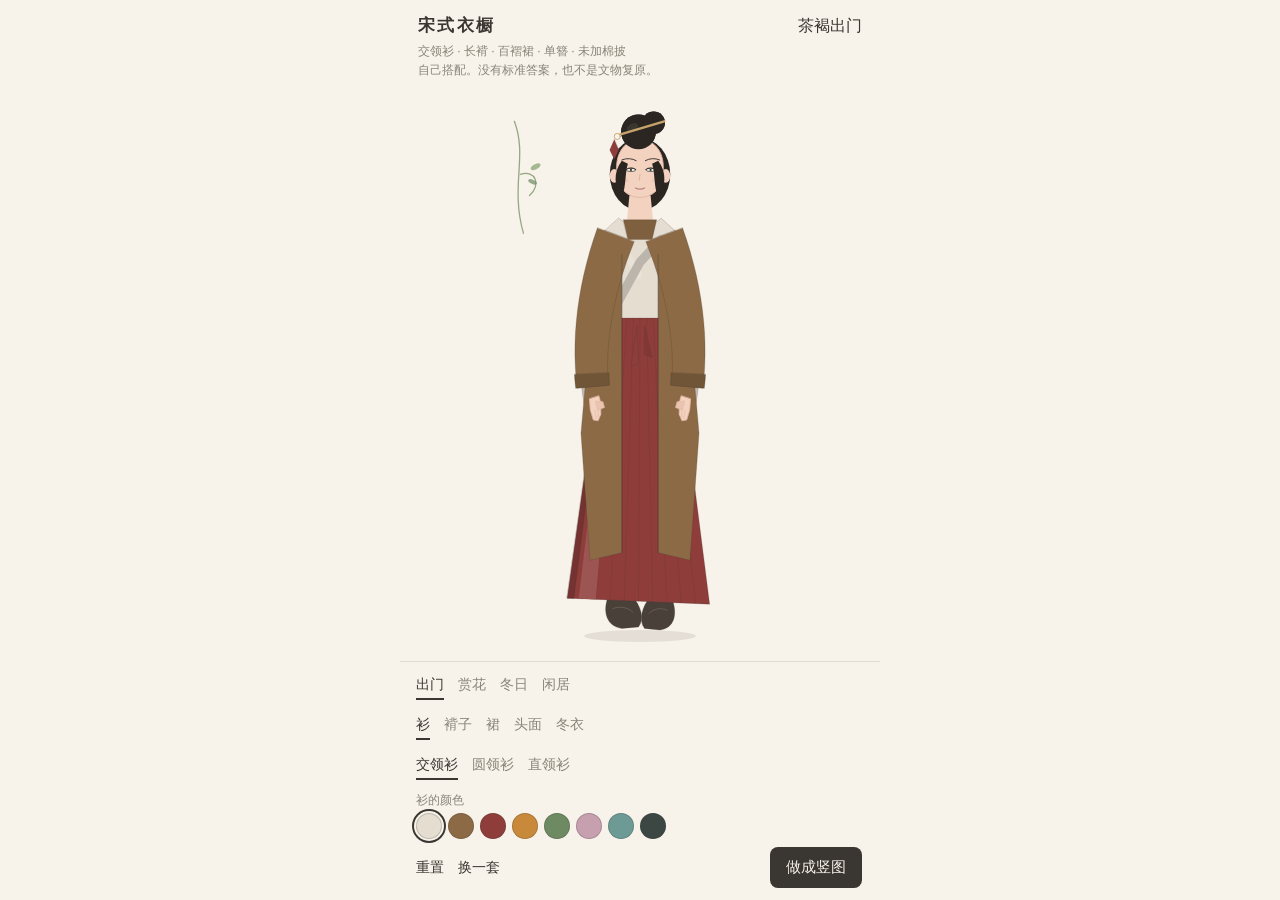
==== apps/song-wardrobe/pkg/index.html @ 29c1e27a "收进宋朝两款小工具，并新增宋式衣橱 v1 旧两款按交接工作树原样分目录导入，附带哈希以便核对。衣橱可以自己搭配并导出竖图，平台动作只在点击后调用。  Co-authored-by: Kang Jiac" ====
<!DOCTYPE html>
<html lang="zh-CN">
<head>
  <meta charset="UTF-8" />
  <meta name="viewport" content="width=device-width, initial-scale=1.0, maximum-scale=1.0, user-scalable=no, viewport-fit=cover" />
  <title>宋式衣橱</title>
  <style>
    *, *::before, *::after { box-sizing: border-box; margin: 0; padding: 0; }
    html, body { height: 100%; }
    body {
      font-family: -apple-system, BlinkMacSystemFont, "Segoe UI", "PingFang SC", "Hiragino Sans GB", "Microsoft YaHei", "WenQuanYi Micro Hei", sans-serif;
      background: #F7F2EA;
      color: #3A3732;
      -webkit-font-smoothing: antialiased;
      -webkit-tap-highlight-color: transparent;
      -webkit-user-select: none;
      user-select: none;
      -webkit-touch-callout: none;
    }
    html { touch-action: manipulation; }
  </style>
  <link rel="stylesheet" href="./css/app.css" />
</head>
<body>
  <div class="app" id="app">
    <header class="top">
      <div class="title-row">
        <h1>宋式衣橱</h1>
        <p class="look-name" id="look-name">绛色出门</p>
      </div>
      <p class="pieces" id="look-pieces"></p>
      <p class="quiet">自己搭配。没有标准答案，也不是文物复原。</p>
    </header>

    <div class="stage" id="stage" role="img" aria-labelledby="look-name"></div>

    <div class="dock">
      <div class="row" id="scenes"></div>
      <div class="row" id="cats"></div>
      <div class="row" id="opts"></div>
      <p class="quiet dye-label" id="dye-label">衫的颜色</p>
      <div class="row swatches" id="colors"></div>
      <div class="actions">
        <button class="btn-quiet" id="btn-reset" type="button">重置</button>
        <button class="btn-quiet" id="btn-shuffle" type="button">换一套</button>
        <button class="btn-main" id="btn-poster" type="button">做成竖图</button>
      </div>
    </div>

    <section class="result" id="result" aria-hidden="true">
      <div class="result-bar">
        <button class="btn-quiet" id="btn-back" type="button">返回修改</button>
      </div>
      <div class="result-body">
        <img id="result-img" alt="" />
      </div>
      <p class="env-note" id="env-note"></p>
      <div class="result-actions">
        <button class="btn-main" id="btn-save" type="button">保存到相册</button>
        <div class="link-row">
          <button class="btn-quiet" id="btn-note" type="button">发成笔记</button>
          <button class="btn-quiet" id="btn-comment" type="button">晒到评论区</button>
          <button class="btn-quiet" id="btn-share" type="button">分享这张图</button>
        </div>
      </div>
    </section>

    <div class="toast" id="toast" role="status" aria-live="polite"></div>
  </div>
  <noscript><p class="quiet">需要开启脚本才能搭配。</p></noscript>
  <script src="./js/catalog.js"></script>
  <script src="./js/platform.js"></script>
  <script src="./js/figure.js"></script>
  <script src="./js/poster.js"></script>
  <script src="./js/app.js"></script>
</body>
</html>
---- apps/song-wardrobe/pkg/css/app.css ----
html, body {
  height: 100%;
  background: #F7F2EA;
  color: #3A3732;
}

html, body {
  height: var(--app-height, 100%);
}

body {
  font-family: "PingFang SC", "Hiragino Sans GB", "Noto Sans CJK SC", "WenQuanYi Micro Hei", "Microsoft YaHei", sans-serif;
  font-size: 14px;
  line-height: 1.45;
}

button {
  font-family: inherit;
  color: inherit;
  background: transparent;
  border: 0;
  padding: 0;
  margin: 0;
  -webkit-appearance: none;
  appearance: none;
  cursor: pointer;
}

button:focus {
  outline: 2px solid rgba(58, 55, 50, 0.45);
  outline-offset: 2px;
}

button:active {
  opacity: 0.72;
}

.app {
  width: 100%;
  max-width: 480px;
  height: var(--app-height, 100%);
  margin: 0 auto;
  position: relative;
  display: -webkit-box;
  display: flex;
  -webkit-box-orient: vertical;
  -webkit-box-direction: normal;
  flex-direction: column;
  overflow-x: hidden;
  overflow-y: auto;
  -webkit-overflow-scrolling: touch;
  padding-left: var(--gesture-left, 0px);
}

.top {
  padding: 14px 18px 6px;
  padding-top: var(--content-top, 14px);
}

.title-row {
  display: -webkit-box;
  display: flex;
  -webkit-box-align: baseline;
  align-items: baseline;
}

.title-row h1 {
  font-family: "Songti SC", "STSong", "SimSun", "Noto Serif CJK SC", "WenQuanYi Micro Hei", serif;
  font-size: 17px;
  font-weight: 600;
  letter-spacing: 0.14em;
}

.look-name {
  margin-left: auto;
  font-family: "Songti SC", "STSong", "SimSun", "Noto Serif CJK SC", "WenQuanYi Micro Hei", serif;
  font-size: 16px;
}

.pieces,
.quiet {
  color: #8A847A;
  font-size: 12px;
}

.pieces {
  margin-top: 4px;
}

.quiet {
  margin-top: 2px;
}

.stage {
  position: relative;
  -webkit-box-flex: 1;
  flex: 1 1 240px;
  min-height: 240px;
}

.stage.is-pulse svg {
  -webkit-animation: settle 220ms ease;
  animation: settle 220ms ease;
}

@-webkit-keyframes settle {
  from { opacity: 0.45; }
  to { opacity: 1; }
}

@keyframes settle {
  from { opacity: 0.45; }
  to { opacity: 1; }
}

.stage svg [data-dye],
.stage svg [data-dye-stroke] {
  -webkit-transition: fill 200ms ease, stroke 200ms ease;
  transition: fill 200ms ease, stroke 200ms ease;
}

.dock {
  border-top: 1px solid rgba(58, 55, 50, 0.12);
  padding: 8px 16px 10px;
  padding-bottom: 12px;
  padding-bottom: calc(12px + var(--safe-bottom, 0px));
  padding-bottom: calc(12px + var(--safe-bottom, var(--safe-area-inset-bottom, env(safe-area-inset-bottom, 0px))));
}

.row {
  margin-top: 6px;
}

.row:first-child {
  margin-top: 0;
}

.chip {
  display: inline-block;
  margin: 0 14px 4px 0;
  padding: 6px 0 4px;
  font-size: 14px;
  color: #8A847A;
  border-bottom: 2px solid transparent;
}

.chip.is-on {
  color: #3A3732;
  border-bottom-color: #3A3732;
}

.dye-label {
  margin-top: 8px;
}

.swatches {
  margin-top: 4px;
}

.swatch {
  display: inline-block;
  width: 26px;
  height: 26px;
  margin: 0 6px 6px 0;
  border-radius: 50%;
  border: 1px solid rgba(58, 55, 50, 0.22);
  vertical-align: middle;
}

.swatch.is-on {
  -webkit-box-shadow: 0 0 0 2px #F7F2EA, 0 0 0 4px #3A3732;
  box-shadow: 0 0 0 2px #F7F2EA, 0 0 0 4px #3A3732;
}

.actions {
  display: -webkit-box;
  display: flex;
  -webkit-box-align: center;
  align-items: center;
  margin-top: 2px;
  padding-right: 2px;
}

.btn-quiet {
  padding: 10px 14px 10px 0;
  font-size: 14px;
  color: #3A3732;
}

.btn-main {
  margin-left: auto;
  background: #3A3732;
  color: #F7F2EA;
  border-radius: 8px;
  padding: 11px 16px;
  font-size: 15px;
}

.result {
  display: none;
  position: absolute;
  top: 0;
  right: 0;
  bottom: 0;
  left: 0;
  background: #F7F2EA;
  -webkit-box-orient: vertical;
  -webkit-box-direction: normal;
  flex-direction: column;
  z-index: 3;
}

.result.is-on {
  display: -webkit-box;
  display: flex;
}

.result-bar {
  padding: 12px 18px 0;
  padding-top: var(--content-top, 12px);
}

.result-body {
  -webkit-box-flex: 1;
  flex: 1 1 auto;
  min-height: 0;
  display: -webkit-box;
  display: flex;
  -webkit-box-align: center;
  align-items: center;
  -webkit-box-pack: center;
  justify-content: center;
  padding: 8px 16px;
}

.result-body img {
  max-width: 100%;
  max-height: 100%;
  width: auto;
  height: auto;
  display: block;
}

.env-note {
  margin: 0 18px;
  color: #8A847A;
  font-size: 12px;
  line-height: 1.5;
}

.result-actions {
  padding: 8px 18px 14px;
  padding-bottom: 14px;
  padding-bottom: calc(14px + var(--safe-bottom, 0px));
  padding-bottom: calc(14px + var(--safe-bottom, var(--safe-area-inset-bottom, env(safe-area-inset-bottom, 0px))));
}

.result-actions .btn-main {
  display: block;
  width: 100%;
  margin: 0 0 8px;
  text-align: center;
}

.link-row {
  display: -webkit-box;
  display: flex;
}

.link-row .btn-quiet {
  -webkit-box-flex: 1;
  flex: 1 1 auto;
  padding: 8px 4px;
  text-align: center;
}

.toast {
  position: absolute;
  left: 16px;
  right: 16px;
  bottom: 16px;
  bottom: calc(16px + var(--safe-bottom, 0px));
  z-index: 6;
  background: rgba(58, 55, 50, 0.94);
  color: #F7F2EA;
  border-radius: 8px;
  padding: 10px 12px;
  font-size: 13px;
  line-height: 1.45;
  text-align: center;
  opacity: 0;
  pointer-events: none;
  -webkit-transition: opacity 180ms ease;
  transition: opacity 180ms ease;
}

.toast.is-on {
  opacity: 1;
}

@media (hover: hover) {
  .chip:hover,
  .btn-quiet:hover {
    color: #3A3732;
  }
}

@media (prefers-reduced-motion: reduce) {
  .stage.is-pulse svg,
  .stage svg [data-dye],
  .stage svg [data-dye-stroke],
  .toast {
    -webkit-animation: none;
    animation: none;
    -webkit-transition: none;
    transition: none;
  }
}

.reduce-motion .stage.is-pulse svg,
.reduce-motion .stage svg [data-dye],
.reduce-motion .stage svg [data-dye-stroke],
.reduce-motion .toast {
  -webkit-animation: none;
  animation: none;
  -webkit-transition: none;
  transition: none;
}
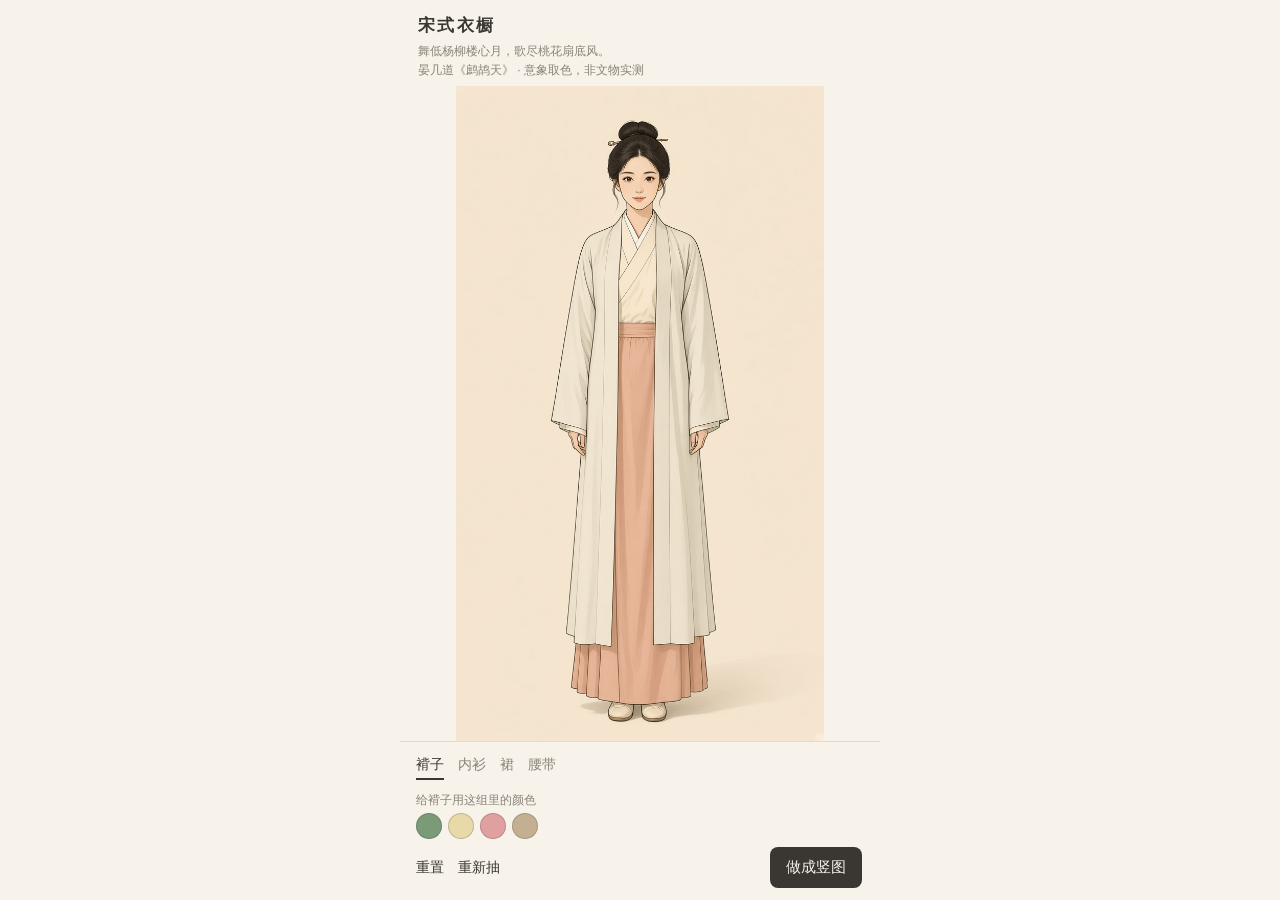
==== commit efcdf4f2: "把宋式衣橱改成母图分区着色 用已认可的线描淡彩做固定人物。抽宋词后给褙子、内衫、裙和腰带着色，并收掉深色换色时的米色虚边。  Co-authored-by: Kang Jiacai <kangjiac" ====
--- a/apps/song-wardrobe/pkg/index.html
+++ b/apps/song-wardrobe/pkg/index.html
@@ -25,24 +25,24 @@
   <div class="app" id="app">
     <header class="top">
       <div class="title-row">
-        <h1>宋式衣橱</h1>
-        <p class="look-name" id="look-name">绛色出门</p>
+        <h1 id="look-name">宋式衣橱</h1>
       </div>
-      <p class="pieces" id="look-pieces"></p>
-      <p class="quiet">自己搭配。没有标准答案，也不是文物复原。</p>
+      <p class="pieces" id="poem-line"></p>
+      <p class="quiet" id="poem-meta"></p>
     </header>
 
-    <div class="stage" id="stage" role="img" aria-labelledby="look-name"></div>
+    <div class="stage" id="stage" role="img" aria-labelledby="look-name">
+      <p class="loading" id="loading">正在展开画卷</p>
+      <canvas id="figure" width="720" height="1280" hidden></canvas>
+    </div>
 
     <div class="dock">
-      <div class="row" id="scenes"></div>
-      <div class="row" id="cats"></div>
-      <div class="row" id="opts"></div>
-      <p class="quiet dye-label" id="dye-label">衫的颜色</p>
+      <div class="row" id="parts"></div>
+      <p class="quiet dye-label" id="dye-label">褙子的颜色</p>
       <div class="row swatches" id="colors"></div>
       <div class="actions">
         <button class="btn-quiet" id="btn-reset" type="button">重置</button>
-        <button class="btn-quiet" id="btn-shuffle" type="button">换一套</button>
+        <button class="btn-quiet" id="btn-shuffle" type="button">重新抽</button>
         <button class="btn-main" id="btn-poster" type="button">做成竖图</button>
       </div>
     </div>
@@ -68,9 +68,9 @@
     <div class="toast" id="toast" role="status" aria-live="polite"></div>
   </div>
   <noscript><p class="quiet">需要开启脚本才能搭配。</p></noscript>
-  <script src="./js/catalog.js"></script>
+  <script src="./js/poems.js"></script>
   <script src="./js/platform.js"></script>
-  <script src="./js/figure.js"></script>
+  <script src="./js/recolor.js"></script>
   <script src="./js/poster.js"></script>
   <script src="./js/app.js"></script>
 </body>
--- a/apps/song-wardrobe/pkg/css/app.css
+++ b/apps/song-wardrobe/pkg/css/app.css
@@ -95,12 +95,24 @@
   position: relative;
   -webkit-box-flex: 1;
   flex: 1 1 240px;
-  min-height: 240px;
-}
-
-.stage.is-pulse svg {
-  -webkit-animation: settle 220ms ease;
-  animation: settle 220ms ease;
+  min-height: 220px;
+  display: -webkit-box;
+  display: flex;
+  -webkit-box-align: center;
+  align-items: center;
+  -webkit-box-pack: center;
+  justify-content: center;
+}
+
+.stage canvas {
+  display: block;
+  max-width: 100%;
+  max-height: 100%;
+}
+
+.stage.is-pulse canvas {
+  -webkit-animation: settle 180ms ease;
+  animation: settle 180ms ease;
 }
 
 @-webkit-keyframes settle {
@@ -113,10 +125,9 @@
   to { opacity: 1; }
 }
 
-.stage svg [data-dye],
-.stage svg [data-dye-stroke] {
-  -webkit-transition: fill 200ms ease, stroke 200ms ease;
-  transition: fill 200ms ease, stroke 200ms ease;
+.loading {
+  color: #8A847A;
+  font-size: 13px;
 }
 
 .dock {
@@ -278,8 +289,9 @@
   position: absolute;
   left: 16px;
   right: 16px;
-  bottom: 16px;
-  bottom: calc(16px + var(--safe-bottom, 0px));
+  top: 12px;
+  top: var(--content-top, 12px);
+  bottom: auto;
   z-index: 6;
   background: rgba(58, 55, 50, 0.94);
   color: #F7F2EA;
@@ -306,9 +318,7 @@
 }
 
 @media (prefers-reduced-motion: reduce) {
-  .stage.is-pulse svg,
-  .stage svg [data-dye],
-  .stage svg [data-dye-stroke],
+  .stage.is-pulse canvas,
   .toast {
     -webkit-animation: none;
     animation: none;
@@ -317,9 +327,7 @@
   }
 }
 
-.reduce-motion .stage.is-pulse svg,
-.reduce-motion .stage svg [data-dye],
-.reduce-motion .stage svg [data-dye-stroke],
+.reduce-motion .stage.is-pulse canvas,
 .reduce-motion .toast {
   -webkit-animation: none;
   animation: none;
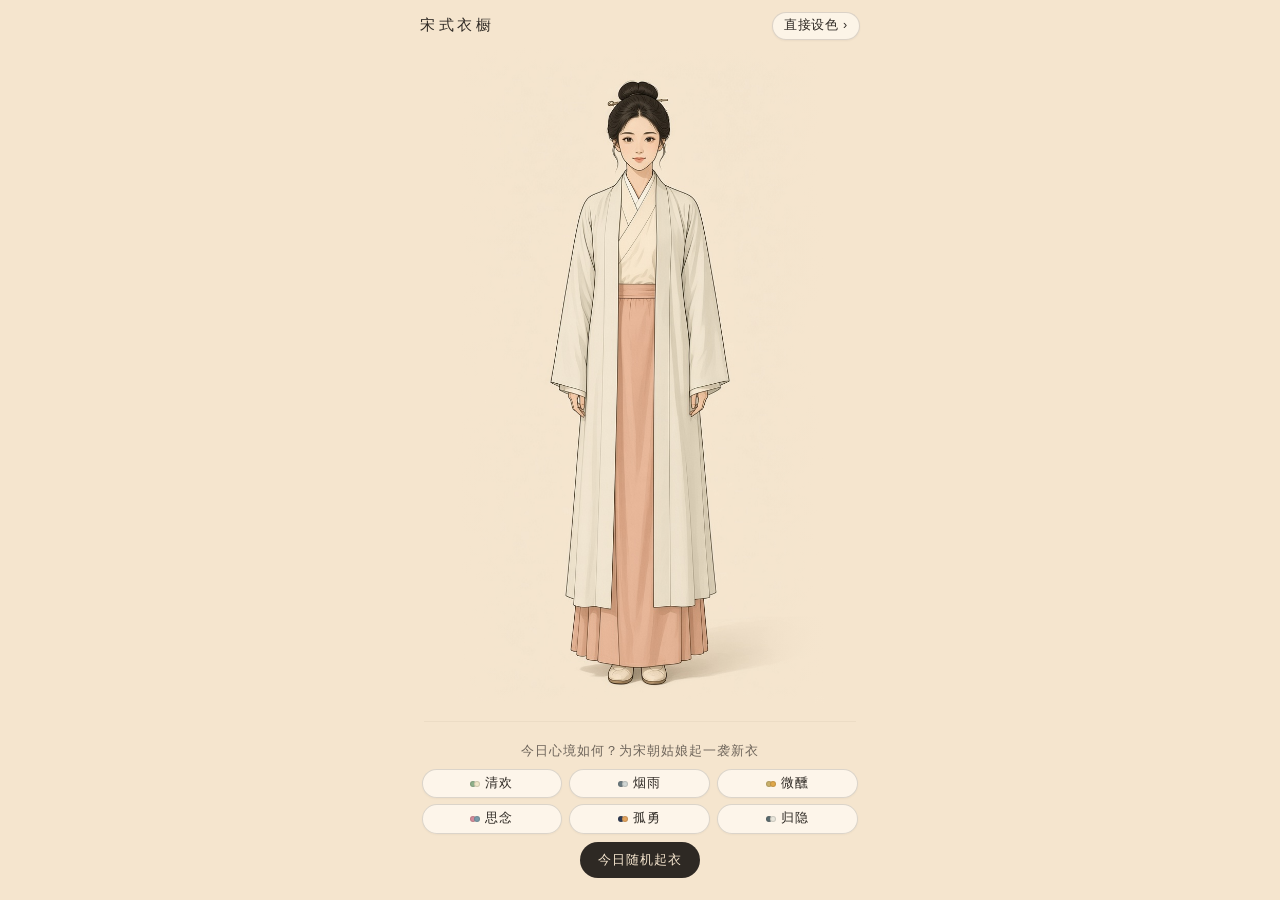
==== commit 5a038d92: "完成宋式衣橱 v1.0.0 功能、六部位遮罩及上架定稿素材" ====
--- a/apps/song-wardrobe/pkg/index.html
+++ b/apps/song-wardrobe/pkg/index.html
@@ -9,8 +9,8 @@
     html, body { height: 100%; }
     body {
       font-family: -apple-system, BlinkMacSystemFont, "Segoe UI", "PingFang SC", "Hiragino Sans GB", "Microsoft YaHei", "WenQuanYi Micro Hei", sans-serif;
-      background: #F7F2EA;
-      color: #3A3732;
+      background: #F5E5CE;
+      color: #2E2924;
       -webkit-font-smoothing: antialiased;
       -webkit-tap-highlight-color: transparent;
       -webkit-user-select: none;
@@ -18,60 +18,157 @@
       -webkit-touch-callout: none;
     }
     html { touch-action: manipulation; }
+    [hidden] { display: none !important; }
   </style>
   <link rel="stylesheet" href="./css/app.css" />
 </head>
 <body>
   <div class="app" id="app">
     <header class="top">
-      <div class="title-row">
-        <h1 id="look-name">宋式衣橱</h1>
+      <div class="top-inner">
+        <div class="top-intro" id="top-intro" aria-hidden="true">
+          <span class="intro-brand">宋式衣橱</span>
+          <button class="top-pill intro-skip" id="btn-intro-skip" type="button">直接设色 ›</button>
+        </div>
+        <div class="title-row top-edit" id="top-edit">
+          <h1 id="look-name">宋式衣橱</h1>
+          <nav class="top-tools" aria-label="心境、词笺与衣箱">
+            <button class="top-pill" id="btn-mood" type="button"><span class="btn-ico" aria-hidden="true">✦</span>心境</button>
+            <button class="top-pill" id="btn-drawer" type="button"><span class="btn-ico" aria-hidden="true">≡</span>词笺</button>
+            <button class="top-pill" id="btn-chest" type="button"><span class="btn-ico" aria-hidden="true">◇</span><span id="top-chest-label">衣箱</span></button>
+          </nav>
+        </div>
+        <div class="top-export" id="top-export" aria-hidden="true">
+          <button class="btn-quiet result-back" id="btn-back" type="button">‹ 返回</button>
+          <span class="export-title" id="export-look-title">宋式衣橱</span>
+        </div>
       </div>
-      <p class="pieces" id="poem-line"></p>
-      <p class="quiet" id="poem-meta"></p>
     </header>
 
-    <div class="stage" id="stage" role="img" aria-labelledby="look-name">
-      <p class="loading" id="loading">正在展开画卷</p>
-      <canvas id="figure" width="720" height="1280" hidden></canvas>
-    </div>
+    <main class="stage" id="stage" aria-labelledby="look-name">
+      <p class="loading" id="loading" role="status">正在展开画卷…</p>
+      <div class="canvas-wrap" id="canvas-wrap" hidden>
+        <canvas id="figure" width="720" height="1280" aria-label="宋式人物线描淡彩，可点击衣物部位选区"></canvas>
+        <div class="feather-mask" aria-hidden="true"></div>
+        <div class="tap-ripple" id="tap-ripple" aria-hidden="true"></div>
+      </div>
 
-    <div class="dock">
-      <div class="row" id="parts"></div>
-      <p class="quiet dye-label" id="dye-label">褙子的颜色</p>
-      <div class="row swatches" id="colors"></div>
-      <div class="actions">
-        <button class="btn-quiet" id="btn-reset" type="button">重置</button>
-        <button class="btn-quiet" id="btn-shuffle" type="button">重新抽</button>
-        <button class="btn-main" id="btn-poster" type="button">做成竖图</button>
+      <div class="inscription-wrap" id="inscription-wrap">
+        <aside class="inscription" id="poem-head" aria-label="宋词题跋">
+          <p class="poem-line" id="poem-line">知否，知否？&#10;应是绿肥红瘦。</p>
+          <p class="poem-meta" id="poem-meta">李清照·如梦令</p>
+        </aside>
+        <button class="poem-shuffle" id="btn-shuffle" type="button"><span class="btn-ico" aria-hidden="true">↻</span>换词</button>
       </div>
-    </div>
 
-    <section class="result" id="result" aria-hidden="true">
-      <div class="result-bar">
-        <button class="btn-quiet" id="btn-back" type="button">返回修改</button>
+      <div class="stage-badge" id="stage-badge" aria-live="polite"></div>
+      <p class="stage-hint" id="stage-hint">轻点衣物设色 · 或右上「心境」一键起衣</p>
+    </main>
+
+    <section class="dock" aria-label="设色操作区">
+      <div class="dock-inner">
+        <div class="dock-intro" id="dock-intro" aria-hidden="true">
+          <p class="intro-prompt">今日心境如何？为宋朝姑娘起一袭新衣</p>
+          <div class="mood-grid" id="mood-grid" role="group" aria-label="选择心境起衣"></div>
+          <div class="intro-foot">
+            <button class="btn-main intro-random" id="btn-intro-random" type="button">今日随机起衣</button>
+          </div>
+        </div>
+        <div class="dock-edit" id="dock-edit">
+          <div class="parts-wrap">
+            <div class="parts-row" id="parts" role="tablist" aria-label="衣物部位"></div>
+            <span class="part-indicator" id="part-indicator" aria-hidden="true"></span>
+          </div>
+          <div class="dye-bar">
+            <p class="quiet dye-label" id="dye-label">褙子 · 原色</p>
+            <button class="btn-clear-part" id="btn-clear-part" type="button" hidden>还原</button>
+          </div>
+          <div class="swatches" id="colors" role="group" aria-label="宋词四色与基础素墨"></div>
+          <div class="actions">
+            <div class="actions-left">
+              <button class="btn-quiet" id="btn-apply-set" type="button">套色</button>
+              <button class="btn-quiet" id="btn-undo" type="button" disabled>撤回</button>
+              <button class="btn-quiet" id="btn-original" type="button" aria-pressed="false" disabled>原画</button>
+              <button class="btn-quiet" id="btn-reset" type="button" disabled>重置</button>
+            </div>
+            <div class="actions-right">
+              <button class="btn-quiet home-chest-btn" id="btn-home-chest-save" type="button">存衣箱</button>
+              <button class="btn-main" id="btn-poster" type="button">存为画册</button>
+            </div>
+          </div>
+        </div>
+        <div class="dock-export" id="dock-export" aria-hidden="true">
+          <p class="env-note" id="env-note" hidden></p>
+          <div class="export-primary-row">
+            <button class="btn-quiet export-chest-btn" id="btn-chest-save" type="button">+ 存衣箱</button>
+            <button class="btn-main result-save" id="btn-save" type="button">保存到相册</button>
+          </div>
+          <div class="link-row">
+            <button class="btn-quiet" id="btn-note" type="button">发成笔记</button>
+            <button class="btn-quiet" id="btn-comment" type="button">晒到评论区</button>
+            <button class="btn-quiet" id="btn-share" type="button">分享画册</button>
+            <button class="btn-quiet" id="btn-open-chest" type="button">双联对比</button>
+          </div>
+        </div>
       </div>
-      <div class="result-body">
-        <img id="result-img" alt="" />
+    </section>
+
+    <section class="drawer" id="poem-drawer" aria-hidden="true" role="dialog" aria-modal="true" aria-labelledby="tab-poems">
+      <div class="drawer-backdrop" id="drawer-backdrop"></div>
+      <div class="drawer-panel" id="drawer-panel">
+        <div class="drawer-handle" aria-hidden="true"></div>
+        <div class="drawer-head">
+          <div class="drawer-tabs" role="tablist" aria-label="词笺与衣箱切换">
+            <button class="drawer-tab is-on" id="tab-poems" type="button" role="tab" aria-selected="true">宋词色笺 <span class="drawer-tab-num" id="drawer-count">60</span></button>
+            <button class="drawer-tab" id="tab-chest" type="button" role="tab" aria-selected="false">我的衣箱 <span class="drawer-tab-num" id="chest-count">0/6</span></button>
+          </div>
+          <button class="btn-quiet drawer-close" id="btn-drawer-close" type="button">收起</button>
+        </div>
+        <div class="drawer-pane" id="drawer-poems-pane">
+          <div class="drawer-poets" id="drawer-poets" role="tablist" aria-label="按词人筛选"></div>
+          <div class="drawer-list" id="drawer-list"></div>
+          <p class="drawer-foot">意象取色，非文物实测</p>
+        </div>
+        <div class="drawer-pane" id="drawer-chest-pane" hidden>
+          <div class="chest-head-bar">
+            <span class="quiet">最多收藏 6 套 · 选 2 套生成双联画卷</span>
+            <button class="btn-clear-part" id="btn-chest-add-inline" type="button">+ 收存当前</button>
+          </div>
+          <div class="chest-list" id="chest-list"></div>
+          <div class="chest-foot">
+            <span class="quiet" id="chest-pick-tip">勾选 2 套开启对比</span>
+            <button class="btn-main chest-diptych-btn" id="btn-diptych" type="button" disabled>生成双联画卷</button>
+          </div>
+        </div>
       </div>
-      <p class="env-note" id="env-note"></p>
-      <div class="result-actions">
-        <button class="btn-main" id="btn-save" type="button">保存到相册</button>
+    </section>
+
+    <section class="diptych" id="diptych-overlay" aria-hidden="true" role="dialog" aria-modal="true" aria-labelledby="diptych-title">
+      <div class="diptych-bar">
+        <button class="btn-quiet result-back" id="btn-diptych-back" type="button">‹ 返回衣箱</button>
+        <span class="export-title" id="diptych-title">双联试衣画卷</span>
+      </div>
+      <div class="diptych-body">
+        <img id="diptych-img" alt="宋式衣橱双联试衣画卷" />
+      </div>
+      <p class="env-note" id="diptych-env-note" hidden></p>
+      <div class="diptych-actions">
+        <button class="btn-main result-save" id="btn-diptych-save" type="button">保存到相册</button>
         <div class="link-row">
-          <button class="btn-quiet" id="btn-note" type="button">发成笔记</button>
-          <button class="btn-quiet" id="btn-comment" type="button">晒到评论区</button>
-          <button class="btn-quiet" id="btn-share" type="button">分享这张图</button>
+          <button class="btn-quiet" id="btn-diptych-note" type="button">发成笔记</button>
+          <button class="btn-quiet" id="btn-diptych-comment" type="button">晒到评论区</button>
+          <button class="btn-quiet" id="btn-diptych-share" type="button">分享画册</button>
         </div>
       </div>
     </section>
 
     <div class="toast" id="toast" role="status" aria-live="polite"></div>
   </div>
-  <noscript><p class="quiet">需要开启脚本才能搭配。</p></noscript>
-  <script src="./js/poems.js"></script>
-  <script src="./js/platform.js"></script>
-  <script src="./js/recolor.js"></script>
-  <script src="./js/poster.js"></script>
-  <script src="./js/app.js"></script>
+  <noscript><p class="quiet noscript-tip">需要开启脚本才能为衣物设色。</p></noscript>
+  <script defer src="./js/poems.js"></script>
+  <script defer src="./js/platform.js"></script>
+  <script defer src="./js/recolor.js"></script>
+  <script defer src="./js/poster.js"></script>
+  <script defer src="./js/app.js"></script>
 </body>
 </html>
--- a/apps/song-wardrobe/pkg/css/app.css
+++ b/apps/song-wardrobe/pkg/css/app.css
@@ -1,7 +1,22 @@
+:root {
+  --paper: #F5E5CE;
+  --paper-elevated: #F8ECDA;
+  --ink: #2E2924;
+  --ink-mid: #6E655B;
+  --ink-light: #9A8E80;
+  --hairline: rgba(46, 41, 36, 0.10);
+  --t-instant: 80ms;
+  --t-fast: 160ms;
+  --t-base: 260ms;
+  --t-slow: 380ms;
+  --ease-out: cubic-bezier(0.16, 1, 0.3, 1);
+  --ease-drawer: cubic-bezier(0.32, 0.72, 0, 1);
+}
+
 html, body {
   height: 100%;
-  background: #F7F2EA;
-  color: #3A3732;
+  background: #F5E5CE;
+  color: #2E2924;
 }
 
 html, body {
@@ -12,6 +27,7 @@
   font-family: "PingFang SC", "Hiragino Sans GB", "Noto Sans CJK SC", "WenQuanYi Micro Hei", "Microsoft YaHei", sans-serif;
   font-size: 14px;
   line-height: 1.45;
+  overflow: hidden;
 }
 
 button {
@@ -27,17 +43,25 @@
 }
 
 button:focus {
-  outline: 2px solid rgba(58, 55, 50, 0.45);
+  outline: 1.5px solid rgba(46, 41, 36, 0.36);
   outline-offset: 2px;
 }
 
-button:active {
-  opacity: 0.72;
+@supports selector(:focus-visible) {
+  button:focus:not(:focus-visible) {
+    outline: none;
+  }
+}
+
+button:disabled {
+  opacity: 0.3;
+  cursor: default;
 }
 
 .app {
   width: 100%;
   max-width: 480px;
+  height: 100%;
   height: var(--app-height, 100%);
   margin: 0 auto;
   position: relative;
@@ -46,291 +70,2112 @@
   -webkit-box-orient: vertical;
   -webkit-box-direction: normal;
   flex-direction: column;
-  overflow-x: hidden;
-  overflow-y: auto;
-  -webkit-overflow-scrolling: touch;
-  padding-left: var(--gesture-left, 0px);
-}
-
+  overflow: hidden;
+  background: #F5E5CE;
+}
+
+/* 顶部极简标题与文字操作（严格避让宿主返回/胶囊） */
 .top {
-  padding: 14px 18px 6px;
-  padding-top: var(--content-top, 14px);
+  padding: 12px 20px 4px;
+  padding-top: var(--content-top, 12px);
+  flex-shrink: 0;
+}
+
+.top-inner {
+  position: relative;
+}
+
+.top-intro {
+  position: absolute;
+  top: 0;
+  right: 0;
+  bottom: 0;
+  left: 0;
+  display: -webkit-box;
+  display: flex;
+  -webkit-box-align: center;
+  align-items: center;
+  opacity: 0;
+  -webkit-transform: translateY(-8px);
+  transform: translateY(-8px);
+  visibility: hidden;
+  pointer-events: none;
+  -webkit-transition: opacity 200ms ease 0s, -webkit-transform 220ms var(--ease-out) 0s, visibility 0s linear 220ms;
+  transition: opacity 200ms ease 0s, transform 220ms var(--ease-out) 0s, visibility 0s linear 220ms;
+}
+
+.app.is-intro .top-intro {
+  opacity: 1;
+  -webkit-transform: translateY(0);
+  transform: translateY(0);
+  visibility: visible;
+  pointer-events: auto;
+  -webkit-transition: opacity 260ms var(--ease-out) 80ms, -webkit-transform 300ms var(--ease-out) 80ms, visibility 0s linear 0s;
+  transition: opacity 260ms var(--ease-out) 80ms, transform 300ms var(--ease-out) 80ms, visibility 0s linear 0s;
+}
+
+.intro-brand {
+  font-family: "Songti SC", "STSong", "SimSun", "Noto Serif CJK SC", "WenQuanYi Micro Hei", serif;
+  font-size: 15px;
+  font-weight: 500;
+  letter-spacing: 0.24em;
+  line-height: 1.3;
+  color: #2E2924;
+}
+
+.intro-skip {
+  margin-left: auto;
+}
+
+.top-edit {
+  opacity: 1;
+  -webkit-transform: translateY(0);
+  transform: translateY(0);
+  visibility: visible;
+  pointer-events: auto;
+  -webkit-transition: opacity 260ms var(--ease-out) 90ms, -webkit-transform 300ms var(--ease-out) 90ms, visibility 0s linear 0s;
+  transition: opacity 260ms var(--ease-out) 90ms, transform 300ms var(--ease-out) 90ms, visibility 0s linear 0s;
+}
+
+.app.is-intro .top-edit,
+.app.is-export .top-edit {
+  opacity: 0;
+  -webkit-transform: translateY(-8px);
+  transform: translateY(-8px);
+  visibility: hidden;
+  pointer-events: none;
+  -webkit-transition: opacity 200ms ease 0s, -webkit-transform 220ms var(--ease-out) 0s, visibility 0s linear 220ms;
+  transition: opacity 200ms ease 0s, transform 220ms var(--ease-out) 0s, visibility 0s linear 220ms;
+}
+
+.top-export {
+  position: absolute;
+  top: 0;
+  right: 0;
+  bottom: 0;
+  left: 0;
+  display: -webkit-box;
+  display: flex;
+  -webkit-box-align: center;
+  align-items: center;
+  opacity: 0;
+  -webkit-transform: translateY(8px);
+  transform: translateY(8px);
+  visibility: hidden;
+  pointer-events: none;
+  -webkit-transition: opacity 180ms ease 0s, -webkit-transform 200ms var(--ease-out) 0s, visibility 0s linear 200ms;
+  transition: opacity 180ms ease 0s, transform 200ms var(--ease-out) 0s, visibility 0s linear 200ms;
+}
+
+.app.is-export .top-export {
+  opacity: 1;
+  -webkit-transform: translateY(0);
+  transform: translateY(0);
+  visibility: visible;
+  pointer-events: auto;
+  -webkit-transition: opacity 280ms var(--ease-out) 110ms, -webkit-transform 320ms var(--ease-out) 110ms, visibility 0s linear 0s;
+  transition: opacity 280ms var(--ease-out) 110ms, transform 320ms var(--ease-out) 110ms, visibility 0s linear 0s;
+}
+
+#btn-chest-save.is-saved,
+#btn-home-chest-save.is-saved {
+  background: rgba(46, 41, 36, 0.08);
+  color: #6E655B;
+  border-color: rgba(46, 41, 36, 0.14);
+}
+
+.result-back {
+  padding: 5px 12px;
+}
+
+.export-title {
+  margin-left: auto;
+  font-family: "Songti SC", "STSong", "SimSun", "Noto Serif CJK SC", "WenQuanYi Micro Hei", serif;
+  font-size: 13px;
+  font-weight: 500;
+  letter-spacing: 0.24em;
+  color: #9A8E80;
+  pointer-events: none;
 }
 
 .title-row {
   display: -webkit-box;
   display: flex;
-  -webkit-box-align: baseline;
-  align-items: baseline;
+  -webkit-box-align: center;
+  align-items: center;
 }
 
 .title-row h1 {
   font-family: "Songti SC", "STSong", "SimSun", "Noto Serif CJK SC", "WenQuanYi Micro Hei", serif;
-  font-size: 17px;
-  font-weight: 600;
-  letter-spacing: 0.14em;
-}
-
-.look-name {
+  font-size: 15px;
+  font-weight: 500;
+  letter-spacing: 0.24em;
+  line-height: 1.3;
+  color: #2E2924;
+}
+
+.top-tools {
   margin-left: auto;
-  font-family: "Songti SC", "STSong", "SimSun", "Noto Serif CJK SC", "WenQuanYi Micro Hei", serif;
-  font-size: 16px;
-}
-
-.pieces,
-.quiet {
-  color: #8A847A;
+  display: -webkit-box;
+  display: flex;
+  -webkit-box-align: center;
+  align-items: center;
+}
+
+.top-pill {
+  display: -webkit-inline-box;
+  display: inline-flex;
+  -webkit-box-align: center;
+  align-items: center;
+  padding: 5px 11px;
+  border-radius: 999px;
+  background: rgba(255, 250, 242, 0.72);
+  border: 1px solid rgba(46, 41, 36, 0.16);
+  -webkit-box-shadow: 0 1px 2px rgba(46, 41, 36, 0.05);
+  box-shadow: 0 1px 2px rgba(46, 41, 36, 0.05);
+  font-size: 12.5px;
+  line-height: 1.25;
+  letter-spacing: 0.06em;
+  color: #2E2924;
+  white-space: nowrap;
+  -webkit-transition: background var(--t-fast) ease, border-color var(--t-fast) ease, transform var(--t-instant) ease;
+  transition: background var(--t-fast) ease, border-color var(--t-fast) ease, transform var(--t-instant) ease;
+}
+
+.top-pill + .top-pill {
+  margin-left: 8px;
+}
+
+.top-pill:active {
+  background: rgba(46, 41, 36, 0.08);
+  -webkit-transform: scale(0.96);
+  transform: scale(0.96);
+}
+
+.btn-ico {
+  display: inline-block;
+  margin-right: 4px;
   font-size: 12px;
-}
-
-.pieces {
-  margin-top: 4px;
-}
-
-.quiet {
-  margin-top: 2px;
-}
-
+  opacity: 0.68;
+}
+
+/* 中部画卷舞台（对称居中）与右侧竖排题跋 */
 .stage {
   position: relative;
   -webkit-box-flex: 1;
-  flex: 1 1 240px;
-  min-height: 220px;
+  flex: 1 1 180px;
+  min-height: 160px;
   display: -webkit-box;
   display: flex;
   -webkit-box-align: center;
   align-items: center;
   -webkit-box-pack: center;
   justify-content: center;
-}
-
-.stage canvas {
+  padding: 2px 12px 18px;
+  overflow: hidden;
+}
+
+.stage::before {
+  content: "";
+  position: absolute;
+  top: 4px;
+  right: 16px;
+  bottom: 10px;
+  left: 16px;
+  border-radius: 3px;
+  border: 1px solid rgba(46, 41, 36, 0.085);
+  -webkit-box-shadow: inset 0 0 28px rgba(176, 146, 108, 0.09);
+  box-shadow: inset 0 0 28px rgba(176, 146, 108, 0.09);
+  pointer-events: none;
+  z-index: 3;
+  opacity: 0;
+  -webkit-transform: scale(1.016);
+  transform: scale(1.016);
+  -webkit-transition: opacity 220ms ease 0s, -webkit-transform 260ms var(--ease-out) 0s;
+  transition: opacity 220ms ease 0s, transform 260ms var(--ease-out) 0s;
+}
+
+.app.is-export .stage::before {
+  opacity: 1;
+  -webkit-transform: scale(1);
+  transform: scale(1);
+  -webkit-transition: opacity 380ms ease 80ms, -webkit-transform 440ms var(--ease-out) 80ms;
+  transition: opacity 380ms ease 80ms, transform 440ms var(--ease-out) 80ms;
+}
+
+.loading {
+  width: 100%;
+  text-align: center;
+  color: #9A8E80;
+  font-size: 13px;
+  letter-spacing: 0.12em;
+}
+
+.canvas-wrap {
+  position: relative;
+  z-index: 1;
   display: block;
-  max-width: 100%;
-  max-height: 100%;
-}
-
-.stage.is-pulse canvas {
-  -webkit-animation: settle 180ms ease;
-  animation: settle 180ms ease;
-}
-
-@-webkit-keyframes settle {
-  from { opacity: 0.45; }
-  to { opacity: 1; }
-}
-
-@keyframes settle {
-  from { opacity: 0.45; }
-  to { opacity: 1; }
-}
-
-.loading {
-  color: #8A847A;
-  font-size: 13px;
-}
-
+  overflow: hidden;
+  cursor: pointer;
+}
+
+.app.is-intro .canvas-wrap,
+.app.is-export .canvas-wrap {
+  cursor: default;
+}
+
+.app.is-ready .canvas-wrap {
+  -webkit-animation: scrollReveal 360ms var(--ease-out) both;
+  animation: scrollReveal 360ms var(--ease-out) both;
+}
+
+@-webkit-keyframes scrollReveal {
+  from {
+    opacity: 0;
+    -webkit-transform: scale(0.985);
+    transform: scale(0.985);
+  }
+  to {
+    opacity: 1;
+    -webkit-transform: scale(1);
+    transform: scale(1);
+  }
+}
+
+@keyframes scrollReveal {
+  from {
+    opacity: 0;
+    -webkit-transform: scale(0.985);
+    transform: scale(0.985);
+  }
+  to {
+    opacity: 1;
+    -webkit-transform: scale(1);
+    transform: scale(1);
+  }
+}
+
+.canvas-wrap canvas {
+  display: block;
+  width: 100%;
+  height: 100%;
+}
+
+/* 同色宣纸四边极柔渐隐，抹去边缘细微色差，无方框感 */
+.feather-mask {
+  position: absolute;
+  top: 0;
+  right: 0;
+  bottom: 0;
+  left: 0;
+  pointer-events: none;
+  background-image:
+    -webkit-linear-gradient(top, #F5E5CE 0%, rgba(245, 229, 206, 0) 4.5%),
+    -webkit-linear-gradient(bottom, #F5E5CE 0%, rgba(245, 229, 206, 0) 2.5%),
+    -webkit-linear-gradient(left, #F5E5CE 0%, rgba(245, 229, 206, 0) 18%),
+    -webkit-linear-gradient(right, #F5E5CE 0%, rgba(245, 229, 206, 0) 18%);
+  background-image:
+    linear-gradient(to bottom, #F5E5CE 0%, rgba(245, 229, 206, 0) 4.5%),
+    linear-gradient(to top, #F5E5CE 0%, rgba(245, 229, 206, 0) 2.5%),
+    linear-gradient(to right, #F5E5CE 0%, rgba(245, 229, 206, 0) 18%),
+    linear-gradient(to left, #F5E5CE 0%, rgba(245, 229, 206, 0) 18%);
+}
+
+/* 画侧竖排题跋与轻「换词」胶囊 */
+.inscription-wrap {
+  position: absolute;
+  top: 22px;
+  right: 32px;
+  max-height: calc(100% - 34px);
+  display: -webkit-box;
+  display: flex;
+  -webkit-box-orient: vertical;
+  -webkit-box-direction: normal;
+  flex-direction: column;
+  -webkit-box-align: end;
+  align-items: flex-end;
+  pointer-events: none;
+  z-index: 2;
+  opacity: 1;
+  -webkit-transform: translateY(0);
+  transform: translateY(0);
+  -webkit-transition: opacity 320ms var(--ease-out) 80ms, -webkit-transform 340ms var(--ease-out) 80ms;
+  transition: opacity 320ms var(--ease-out) 80ms, transform 340ms var(--ease-out) 80ms;
+}
+
+.app.is-intro .inscription-wrap {
+  opacity: 0;
+  -webkit-transform: translateY(6px);
+  transform: translateY(6px);
+  -webkit-transition: opacity 160ms ease 0s, -webkit-transform 180ms ease 0s;
+  transition: opacity 160ms ease 0s, transform 180ms ease 0s;
+}
+
+.inscription {
+  -webkit-writing-mode: vertical-rl;
+  writing-mode: vertical-rl;
+  text-orientation: upright;
+  display: -webkit-box;
+  display: flex;
+  -webkit-box-orient: vertical;
+  -webkit-box-direction: normal;
+  flex-direction: column;
+  -webkit-box-align: start;
+  align-items: flex-start;
+  pointer-events: none;
+}
+
+.poem-shuffle {
+  margin-top: 10px;
+  pointer-events: auto;
+  display: -webkit-inline-box;
+  display: inline-flex;
+  -webkit-box-align: center;
+  align-items: center;
+  padding: 4px 10px;
+  border-radius: 999px;
+  background: rgba(255, 250, 242, 0.78);
+  border: 1px solid rgba(46, 41, 36, 0.16);
+  -webkit-box-shadow: 0 1px 2px rgba(46, 41, 36, 0.04);
+  box-shadow: 0 1px 2px rgba(46, 41, 36, 0.04);
+  font-size: 11.5px;
+  line-height: 1.25;
+  letter-spacing: 0.06em;
+  color: #544C44;
+  white-space: nowrap;
+  opacity: 1;
+  -webkit-transform: translateY(0);
+  transform: translateY(0);
+  visibility: visible;
+  -webkit-transition: opacity 220ms ease 0s, -webkit-transform 240ms var(--ease-out) 0s, visibility 0s linear 0s, background var(--t-fast) ease, border-color var(--t-fast) ease;
+  transition: opacity 220ms ease 0s, transform 240ms var(--ease-out) 0s, visibility 0s linear 0s, background var(--t-fast) ease, border-color var(--t-fast) ease;
+}
+
+.poem-shuffle:active {
+  background: rgba(46, 41, 36, 0.08);
+  color: #2E2924;
+  -webkit-transform: scale(0.95);
+  transform: scale(0.95);
+}
+
+.app.is-intro .poem-shuffle,
+.app.is-export .poem-shuffle {
+  opacity: 0;
+  -webkit-transform: translateY(4px);
+  transform: translateY(4px);
+  pointer-events: none;
+  visibility: hidden;
+  -webkit-transition: opacity 160ms ease 0s, -webkit-transform 180ms var(--ease-out) 0s, visibility 0s linear 180ms;
+  transition: opacity 160ms ease 0s, transform 180ms var(--ease-out) 0s, visibility 0s linear 180ms;
+}
+
+.inscription.is-enter {
+  -webkit-animation: poemIn var(--t-base) var(--ease-out) both;
+  animation: poemIn var(--t-base) var(--ease-out) both;
+}
+
+@-webkit-keyframes poemIn {
+  from {
+    opacity: 0;
+    -webkit-transform: translateY(6px);
+    transform: translateY(6px);
+  }
+  to {
+    opacity: 1;
+    -webkit-transform: translateY(0);
+    transform: translateY(0);
+  }
+}
+
+@keyframes poemIn {
+  from {
+    opacity: 0;
+    -webkit-transform: translateY(6px);
+    transform: translateY(6px);
+  }
+  to {
+    opacity: 1;
+    -webkit-transform: translateY(0);
+    transform: translateY(0);
+  }
+}
+
+.poem-line {
+  font-family: "Songti SC", "STSong", "SimSun", "Noto Serif CJK SC", "WenQuanYi Micro Hei", serif;
+  font-size: 14px;
+  line-height: 1.5;
+  letter-spacing: 0.14em;
+  color: #2E2924;
+  white-space: pre-line;
+}
+
+.poem-meta {
+  margin-right: 8px;
+  padding-top: 14px;
+  font-family: "Songti SC", "STSong", "SimSun", "Noto Serif CJK SC", "WenQuanYi Micro Hei", serif;
+  font-size: 11px;
+  letter-spacing: 0.14em;
+  color: #6E655B;
+}
+
+.tap-ripple {
+  position: absolute;
+  width: 34px;
+  height: 34px;
+  margin-left: -17px;
+  margin-top: -17px;
+  border-radius: 50%;
+  border: 1px solid rgba(46, 41, 36, 0.48);
+  background: rgba(46, 41, 36, 0.06);
+  pointer-events: none;
+  opacity: 0;
+  -webkit-transform: scale(0.45);
+  transform: scale(0.45);
+}
+
+.tap-ripple.is-active {
+  -webkit-animation: rippleOut 360ms var(--ease-out) forwards;
+  animation: rippleOut 360ms var(--ease-out) forwards;
+}
+
+@-webkit-keyframes rippleOut {
+  0% {
+    opacity: 0.72;
+    -webkit-transform: scale(0.45);
+    transform: scale(0.45);
+  }
+  100% {
+    opacity: 0;
+    -webkit-transform: scale(1.6);
+    transform: scale(1.6);
+  }
+}
+
+@keyframes rippleOut {
+  0% {
+    opacity: 0.72;
+    -webkit-transform: scale(0.45);
+    transform: scale(0.45);
+  }
+  100% {
+    opacity: 0;
+    -webkit-transform: scale(1.6);
+    transform: scale(1.6);
+  }
+}
+
+/* 舞台左上轻提示，无框 */
+.stage-badge {
+  position: absolute;
+  left: 20px;
+  top: 8px;
+  font-size: 11px;
+  letter-spacing: 0.1em;
+  color: #6E655B;
+  pointer-events: none;
+  opacity: 0;
+  -webkit-transform: translateY(-3px);
+  transform: translateY(-3px);
+  -webkit-transition: opacity var(--t-fast) ease, transform var(--t-fast) var(--ease-out);
+  transition: opacity var(--t-fast) ease, transform var(--t-fast) var(--ease-out);
+}
+
+.stage-badge.is-on {
+  opacity: 1;
+  -webkit-transform: translateY(0);
+  transform: translateY(0);
+}
+
+.stage-hint {
+  position: absolute;
+  left: 20px;
+  right: 20px;
+  bottom: 4px;
+  text-align: center;
+  font-size: 11px;
+  letter-spacing: 0.12em;
+  color: #9A8E80;
+  pointer-events: none;
+  -webkit-transition: opacity var(--t-base) ease;
+  transition: opacity var(--t-base) ease;
+}
+
+.stage-hint.is-gone,
+.app.is-intro .stage-hint,
+.app.is-intro .stage-badge,
+.app.is-export .stage-hint,
+.app.is-export .stage-badge {
+  opacity: 0;
+}
+
+/* 底部轻盈册页设色坞 */
 .dock {
-  border-top: 1px solid rgba(58, 55, 50, 0.12);
-  padding: 8px 16px 10px;
-  padding-bottom: 12px;
-  padding-bottom: calc(12px + var(--safe-bottom, 0px));
-  padding-bottom: calc(12px + var(--safe-bottom, var(--safe-area-inset-bottom, env(safe-area-inset-bottom, 0px))));
-}
-
-.row {
+  position: relative;
+  flex-shrink: 0;
+  padding: 10px 18px 10px;
+  padding-bottom: 10px;
+  padding-bottom: calc(10px + var(--safe-bottom, 0px));
+  padding-bottom: calc(10px + var(--safe-bottom, var(--safe-area-inset-bottom, env(safe-area-inset-bottom, 0px))));
+  background: #F5E5CE;
+}
+
+.dock::before {
+  content: "";
+  position: absolute;
+  top: 0;
+  left: 24px;
+  right: 24px;
+  height: 1px;
+  background: rgba(46, 41, 36, 0.10);
+  -webkit-transition: opacity 320ms ease;
+  transition: opacity 320ms ease;
+}
+
+.app.is-intro .dock::before,
+.app.is-export .dock::before {
+  opacity: 0.45;
+}
+
+.dock-inner {
+  position: relative;
+}
+
+.dock-intro {
+  position: absolute;
+  top: 0;
+  right: 0;
+  bottom: 0;
+  left: 0;
+  display: -webkit-box;
+  display: flex;
+  -webkit-box-orient: vertical;
+  -webkit-box-direction: normal;
+  flex-direction: column;
+  -webkit-box-align: center;
+  align-items: center;
+  -webkit-box-pack: center;
+  justify-content: center;
+  text-align: center;
+  opacity: 0;
+  visibility: hidden;
+  pointer-events: none;
+  -webkit-transition: opacity 190ms ease 0s, visibility 0s linear 210ms;
+  transition: opacity 190ms ease 0s, visibility 0s linear 210ms;
+}
+
+.app.is-intro .dock-intro {
+  opacity: 1;
+  visibility: visible;
+  pointer-events: auto;
+  -webkit-transition: opacity 240ms ease 80ms, visibility 0s linear 0s;
+  transition: opacity 240ms ease 80ms, visibility 0s linear 0s;
+}
+
+.intro-prompt {
+  font-family: "Songti SC", "STSong", "SimSun", "Noto Serif CJK SC", "WenQuanYi Micro Hei", serif;
+  font-size: 12.5px;
+  letter-spacing: 0.08em;
+  line-height: 1.4;
+  color: #6E655B;
+  margin-bottom: 8px;
+  opacity: 0;
+  -webkit-transform: translateY(8px);
+  transform: translateY(8px);
+  -webkit-transition: opacity 160ms ease 0s, -webkit-transform 180ms var(--ease-out) 0s;
+  transition: opacity 160ms ease 0s, transform 180ms var(--ease-out) 0s;
+}
+
+.app.is-intro .intro-prompt {
+  opacity: 1;
+  -webkit-transform: translateY(0);
+  transform: translateY(0);
+  -webkit-transition: opacity 260ms var(--ease-out) 80ms, -webkit-transform 300ms var(--ease-out) 80ms;
+  transition: opacity 260ms var(--ease-out) 80ms, transform 300ms var(--ease-out) 80ms;
+}
+
+.mood-grid {
+  width: 100%;
+  display: -webkit-box;
+  display: flex;
+  flex-wrap: wrap;
+  margin: 0 -3.5px;
+  opacity: 0;
+  -webkit-transform: translateY(10px);
+  transform: translateY(10px);
+  -webkit-transition: opacity 160ms ease 0s, -webkit-transform 180ms var(--ease-out) 0s;
+  transition: opacity 160ms ease 0s, transform 180ms var(--ease-out) 0s;
+}
+
+.app.is-intro .mood-grid {
+  opacity: 1;
+  -webkit-transform: translateY(0);
+  transform: translateY(0);
+  -webkit-transition: opacity 280ms var(--ease-out) 120ms, -webkit-transform 320ms var(--ease-out) 120ms;
+  transition: opacity 280ms var(--ease-out) 120ms, transform 320ms var(--ease-out) 120ms;
+}
+
+.mood-cell {
+  width: 33.3333%;
+  padding: 0 3.5px 6px;
+}
+
+.mood-pill {
+  width: 100%;
+  display: -webkit-box;
+  display: flex;
+  -webkit-box-align: center;
+  align-items: center;
+  -webkit-box-pack: center;
+  justify-content: center;
+  padding: 6px 4px;
+  border-radius: 999px;
+  background: rgba(255, 250, 242, 0.78);
+  border: 1px solid rgba(46, 41, 36, 0.16);
+  -webkit-box-shadow: 0 1px 2px rgba(46, 41, 36, 0.04);
+  box-shadow: 0 1px 2px rgba(46, 41, 36, 0.04);
+  font-size: 12.5px;
+  line-height: 1.25;
+  letter-spacing: 0.08em;
+  color: #2E2924;
+  white-space: nowrap;
+  -webkit-transition: background var(--t-fast) ease, border-color var(--t-fast) ease, -webkit-transform var(--t-instant) ease;
+  transition: background var(--t-fast) ease, border-color var(--t-fast) ease, transform var(--t-instant) ease;
+}
+
+.mood-pill:active {
+  background: rgba(46, 41, 36, 0.08);
+  -webkit-transform: scale(0.96);
+  transform: scale(0.96);
+}
+
+.mood-dots {
+  display: -webkit-inline-box;
+  display: inline-flex;
+  -webkit-box-align: center;
+  align-items: center;
+  margin-right: 5px;
+}
+
+.mood-dot {
+  width: 6px;
+  height: 6px;
+  border-radius: 50%;
+  border: 1px solid rgba(46, 41, 36, 0.16);
+}
+
+.mood-dot + .mood-dot {
+  margin-left: -2px;
+}
+
+.intro-foot {
+  margin-top: 2px;
+  text-align: center;
+  opacity: 0;
+  -webkit-transform: translateY(12px);
+  transform: translateY(12px);
+  -webkit-transition: opacity 160ms ease 0s, -webkit-transform 180ms var(--ease-out) 0s;
+  transition: opacity 160ms ease 0s, transform 180ms var(--ease-out) 0s;
+}
+
+.app.is-intro .intro-foot {
+  opacity: 1;
+  -webkit-transform: translateY(0);
+  transform: translateY(0);
+  -webkit-transition: opacity 280ms var(--ease-out) 160ms, -webkit-transform 320ms var(--ease-out) 160ms;
+  transition: opacity 280ms var(--ease-out) 160ms, transform 320ms var(--ease-out) 160ms;
+}
+
+.intro-random {
+  margin-left: 0;
+  padding: 7px 22px;
+  font-size: 12.5px;
+  letter-spacing: 0.08em;
+}
+
+.dock-edit {
+  opacity: 1;
+  -webkit-transform: translateY(0) scale(1);
+  transform: translateY(0) scale(1);
+  visibility: visible;
+  pointer-events: auto;
+  -webkit-transition: opacity 260ms var(--ease-out) 90ms, -webkit-transform 320ms var(--ease-out) 90ms, visibility 0s linear 0s;
+  transition: opacity 260ms var(--ease-out) 90ms, transform 320ms var(--ease-out) 90ms, visibility 0s linear 0s;
+}
+
+.app.is-intro .dock-edit,
+.app.is-export .dock-edit {
+  opacity: 0;
+  -webkit-transform: translateY(12px) scale(0.985);
+  transform: translateY(12px) scale(0.985);
+  visibility: hidden;
+  pointer-events: none;
+  -webkit-transition: opacity 190ms ease 0s, -webkit-transform 220ms var(--ease-out) 0s, visibility 0s linear 220ms;
+  transition: opacity 190ms ease 0s, transform 220ms var(--ease-out) 0s, visibility 0s linear 220ms;
+}
+
+.dock-export {
+  position: absolute;
+  top: 0;
+  right: 0;
+  bottom: 0;
+  left: 0;
+  display: -webkit-box;
+  display: flex;
+  -webkit-box-orient: vertical;
+  -webkit-box-direction: normal;
+  flex-direction: column;
+  -webkit-box-align: center;
+  align-items: center;
+  -webkit-box-pack: center;
+  justify-content: center;
+  text-align: center;
+  opacity: 0;
+  visibility: hidden;
+  pointer-events: none;
+  -webkit-transition: opacity 180ms ease 0s, visibility 0s linear 200ms;
+  transition: opacity 180ms ease 0s, visibility 0s linear 200ms;
+}
+
+.app.is-export .dock-export {
+  opacity: 1;
+  visibility: visible;
+  pointer-events: auto;
+  -webkit-transition: opacity 240ms ease 80ms, visibility 0s linear 0s;
+  transition: opacity 240ms ease 80ms, visibility 0s linear 0s;
+}
+
+.parts-wrap {
+  position: relative;
+}
+
+.parts-row {
+  display: -webkit-box;
+  display: flex;
+  -webkit-box-align: center;
+  align-items: center;
+}
+
+.chip {
+  position: relative;
+  -webkit-box-flex: 1;
+  flex: 1 1 0;
+  min-width: 0;
+  display: -webkit-box;
+  display: flex;
+  -webkit-box-align: center;
+  align-items: center;
+  -webkit-box-pack: center;
+  justify-content: center;
+  padding: 4px 1px 7px;
+  font-size: 12px;
+  letter-spacing: 0.04em;
+  color: #9A8E80;
+  white-space: nowrap;
+  -webkit-transition: color var(--t-fast) ease, transform var(--t-instant) ease;
+  transition: color var(--t-fast) ease, transform var(--t-instant) ease;
+}
+
+.chip:active {
+  -webkit-transform: scale(0.95);
+  transform: scale(0.95);
+}
+
+.chip-dot {
+  width: 7px;
+  height: 7px;
+  border-radius: 50%;
+  margin-right: 4px;
+  flex-shrink: 0;
+  border: 1px solid rgba(46, 41, 36, 0.32);
+  background: transparent;
+}
+
+.chip-dot.is-dyed {
+  border-color: rgba(46, 41, 36, 0.22);
+}
+
+.chip.is-on {
+  color: #2E2924;
+  font-weight: 500;
+}
+
+.part-indicator {
+  position: absolute;
+  left: 0;
+  bottom: 0;
+  width: 14px;
+  height: 1.5px;
+  border-radius: 1px;
+  background: #2E2924;
+  pointer-events: none;
+  opacity: 0;
+  -webkit-transition: transform 240ms var(--ease-out), opacity var(--t-fast) ease;
+  transition: transform 240ms var(--ease-out), opacity var(--t-fast) ease;
+}
+
+.part-indicator.is-ready {
+  opacity: 1;
+}
+
+.quiet {
+  color: #9A8E80;
+  font-size: 11px;
+  letter-spacing: 0.06em;
+}
+
+.dye-bar {
+  display: -webkit-box;
+  display: flex;
+  -webkit-box-align: center;
+  align-items: center;
   margin-top: 6px;
-}
-
-.row:first-child {
-  margin-top: 0;
-}
-
-.chip {
-  display: inline-block;
-  margin: 0 14px 4px 0;
-  padding: 6px 0 4px;
-  font-size: 14px;
-  color: #8A847A;
-  border-bottom: 2px solid transparent;
-}
-
-.chip.is-on {
-  color: #3A3732;
-  border-bottom-color: #3A3732;
+  min-height: 22px;
 }
 
 .dye-label {
+  flex: 1 1 auto;
+  min-width: 0;
+  color: #6E655B;
+  overflow: hidden;
+  text-overflow: ellipsis;
+  white-space: nowrap;
+}
+
+.btn-clear-part {
+  flex-shrink: 0;
+  margin-left: 8px;
+  padding: 2px 9px;
+  border-radius: 999px;
+  background: rgba(255, 250, 242, 0.72);
+  border: 1px solid rgba(46, 41, 36, 0.15);
+  font-size: 11px;
+  line-height: 1.35;
+  letter-spacing: 0.06em;
+  color: #544C44;
+  -webkit-transition: background var(--t-fast) ease, color var(--t-fast) ease, transform var(--t-instant) ease;
+  transition: background var(--t-fast) ease, color var(--t-fast) ease, transform var(--t-instant) ease;
+}
+
+.btn-clear-part:active {
+  background: rgba(46, 41, 36, 0.08);
+  color: #2E2924;
+  -webkit-transform: scale(0.96);
+  transform: scale(0.96);
+}
+
+/* 6枚温润圆珠宋色样（4 宋词色 + 2 基础素墨） */
+.swatches {
+  display: -webkit-box;
+  display: flex;
+  -webkit-box-align: start;
+  align-items: flex-start;
   margin-top: 8px;
 }
 
-.swatches {
-  margin-top: 4px;
-}
-
-.swatch {
-  display: inline-block;
-  width: 26px;
-  height: 26px;
-  margin: 0 6px 6px 0;
+.swatch-card {
+  -webkit-box-flex: 1;
+  flex: 1 1 0;
+  min-width: 0;
+  display: -webkit-box;
+  display: flex;
+  -webkit-box-orient: vertical;
+  -webkit-box-direction: normal;
+  flex-direction: column;
+  -webkit-box-align: center;
+  align-items: center;
+  padding: 2px 0;
+  -webkit-transition: transform var(--t-instant) ease;
+  transition: transform var(--t-instant) ease;
+}
+
+.swatch-card + .swatch-card {
+  margin-left: 4px;
+}
+
+.swatch-sep {
+  width: 1px;
+  height: 20px;
+  margin: 7px 4px 0;
+  background: rgba(46, 41, 36, 0.12);
+  flex-shrink: 0;
+}
+
+.swatch-sep + .swatch-card {
+  margin-left: 2px;
+}
+
+.swatch-card:active .swatch-chip {
+  -webkit-transform: scale(0.93);
+  transform: scale(0.93);
+}
+
+.swatches.is-enter .swatch-card.is-poem {
+  -webkit-animation: swatchIn var(--t-base) var(--ease-out) both;
+  animation: swatchIn var(--t-base) var(--ease-out) both;
+}
+
+.swatches.is-enter .swatch-card.is-poem:nth-child(2) {
+  -webkit-animation-delay: 28ms;
+  animation-delay: 28ms;
+}
+
+.swatches.is-enter .swatch-card.is-poem:nth-child(3) {
+  -webkit-animation-delay: 56ms;
+  animation-delay: 56ms;
+}
+
+.swatches.is-enter .swatch-card.is-poem:nth-child(4) {
+  -webkit-animation-delay: 84ms;
+  animation-delay: 84ms;
+}
+
+@-webkit-keyframes swatchIn {
+  from {
+    opacity: 0;
+    -webkit-transform: translateY(7px);
+    transform: translateY(7px);
+  }
+  to {
+    opacity: 1;
+    -webkit-transform: translateY(0);
+    transform: translateY(0);
+  }
+}
+
+@keyframes swatchIn {
+  from {
+    opacity: 0;
+    -webkit-transform: translateY(7px);
+    transform: translateY(7px);
+  }
+  to {
+    opacity: 1;
+    -webkit-transform: translateY(0);
+    transform: translateY(0);
+  }
+}
+
+.swatch-chip {
+  width: 30px;
+  height: 30px;
   border-radius: 50%;
-  border: 1px solid rgba(58, 55, 50, 0.22);
-  vertical-align: middle;
-}
-
-.swatch.is-on {
-  -webkit-box-shadow: 0 0 0 2px #F7F2EA, 0 0 0 4px #3A3732;
-  box-shadow: 0 0 0 2px #F7F2EA, 0 0 0 4px #3A3732;
-}
-
+  border: 1px solid rgba(46, 41, 36, 0.15);
+  -webkit-transition: transform var(--t-fast) var(--ease-out), box-shadow var(--t-fast) ease;
+  transition: transform var(--t-fast) var(--ease-out), box-shadow var(--t-fast) ease;
+}
+
+.swatch-card.is-on .swatch-chip {
+  -webkit-box-shadow: 0 0 0 2.5px #F5E5CE, 0 0 0 4px #2E2924;
+  box-shadow: 0 0 0 2.5px #F5E5CE, 0 0 0 4px #2E2924;
+  -webkit-transform: scale(1.06);
+  transform: scale(1.06);
+}
+
+.swatch-name {
+  margin-top: 5px;
+  width: 100%;
+  text-align: center;
+  font-size: 10.5px;
+  line-height: 1.2;
+  letter-spacing: 0.02em;
+  color: #6E655B;
+  overflow: hidden;
+  text-overflow: ellipsis;
+  white-space: nowrap;
+}
+
+.swatch-card.is-on .swatch-name {
+  color: #2E2924;
+  font-weight: 500;
+}
+
+/* 底部动作栏 */
 .actions {
   display: -webkit-box;
   display: flex;
   -webkit-box-align: center;
   align-items: center;
-  margin-top: 2px;
-  padding-right: 2px;
+  margin-top: 10px;
+}
+
+.actions-left {
+  display: -webkit-box;
+  display: flex;
+  -webkit-box-align: center;
+  align-items: center;
+  min-width: 0;
 }
 
 .btn-quiet {
-  padding: 10px 14px 10px 0;
-  font-size: 14px;
-  color: #3A3732;
+  padding: 7px 10px;
+  border-radius: 999px;
+  background: rgba(255, 250, 242, 0.72);
+  border: 1px solid rgba(46, 41, 36, 0.16);
+  -webkit-box-shadow: 0 1px 2px rgba(46, 41, 36, 0.04);
+  box-shadow: 0 1px 2px rgba(46, 41, 36, 0.04);
+  font-size: 12.5px;
+  line-height: 1.2;
+  letter-spacing: 0.04em;
+  color: #2E2924;
+  white-space: nowrap;
+  -webkit-transition: background var(--t-fast) ease, color var(--t-fast) ease, border-color var(--t-fast) ease, opacity var(--t-fast) ease, transform var(--t-instant) ease;
+  transition: background var(--t-fast) ease, color var(--t-fast) ease, border-color var(--t-fast) ease, opacity var(--t-fast) ease, transform var(--t-instant) ease;
+}
+
+.actions-left .btn-quiet {
+  padding: 7px 9px;
+  font-size: 12px;
+  letter-spacing: 0.02em;
+}
+
+.actions-left .btn-quiet + .btn-quiet {
+  margin-left: 5px;
+}
+
+.actions-right {
+  margin-left: auto;
+  display: -webkit-box;
+  display: flex;
+  -webkit-box-align: center;
+  align-items: center;
+  flex-shrink: 0;
+}
+
+.home-chest-btn {
+  padding: 7px 10px;
+  font-size: 12px;
+  letter-spacing: 0.02em;
+  border-color: rgba(46, 41, 36, 0.24);
+}
+
+.actions-right .btn-main {
+  margin-left: 6px;
+  padding: 8px 14px;
+  font-size: 12.5px;
+  letter-spacing: 0.06em;
+}
+
+.btn-quiet.is-active {
+  background: #2E2924;
+  color: #F5E5CE;
+  border-color: #2E2924;
+}
+
+.btn-quiet:active:not(:disabled) {
+  background: rgba(46, 41, 36, 0.08);
+  color: #2E2924;
+  -webkit-transform: scale(0.96);
+  transform: scale(0.96);
+}
+
+.btn-quiet.is-active:active:not(:disabled) {
+  background: #2E2924;
+  color: #F5E5CE;
+  opacity: 0.88;
 }
 
 .btn-main {
   margin-left: auto;
-  background: #3A3732;
-  color: #F7F2EA;
-  border-radius: 8px;
-  padding: 11px 16px;
-  font-size: 15px;
-}
-
-.result {
+  background: #2E2924;
+  color: #F5E5CE;
+  border-radius: 999px;
+  padding: 9px 18px;
+  font-size: 13px;
+  letter-spacing: 0.08em;
+  white-space: nowrap;
+  flex-shrink: 0;
+  -webkit-transition: transform var(--t-instant) ease, opacity var(--t-fast) ease;
+  transition: transform var(--t-instant) ease, opacity var(--t-fast) ease;
+}
+
+.btn-main:active {
+  -webkit-transform: scale(0.97);
+  transform: scale(0.97);
+  opacity: 0.9;
+}
+
+/* 词笺与衣箱双标签抽屉 */
+.drawer {
   display: none;
   position: absolute;
   top: 0;
   right: 0;
   bottom: 0;
   left: 0;
-  background: #F7F2EA;
+  z-index: 5;
   -webkit-box-orient: vertical;
   -webkit-box-direction: normal;
   flex-direction: column;
-  z-index: 3;
-}
-
-.result.is-on {
-  display: -webkit-box;
-  display: flex;
-}
-
-.result-bar {
-  padding: 12px 18px 0;
-  padding-top: var(--content-top, 12px);
-}
-
-.result-body {
+  -webkit-box-pack: end;
+  justify-content: flex-end;
+}
+
+.drawer.is-open {
+  display: -webkit-box;
+  display: flex;
+}
+
+.drawer-backdrop {
+  position: absolute;
+  top: 0;
+  right: 0;
+  bottom: 0;
+  left: 0;
+  background: rgba(46, 41, 36, 0.34);
+  opacity: 0;
+  -webkit-transition: opacity var(--t-base) ease;
+  transition: opacity var(--t-base) ease;
+}
+
+.drawer.is-visible .drawer-backdrop {
+  opacity: 1;
+}
+
+.drawer-panel {
+  position: relative;
+  z-index: 1;
+  background: #F8ECDA;
+  border-top-left-radius: 18px;
+  border-top-right-radius: 18px;
+  max-height: 78%;
+  display: -webkit-box;
+  display: flex;
+  -webkit-box-orient: vertical;
+  -webkit-box-direction: normal;
+  flex-direction: column;
+  padding-bottom: 10px;
+  padding-bottom: calc(10px + var(--safe-bottom, 0px));
+  padding-bottom: calc(10px + var(--safe-bottom, var(--safe-area-inset-bottom, env(safe-area-inset-bottom, 0px))));
+  -webkit-transform: translateY(100%);
+  transform: translateY(100%);
+  -webkit-transition: transform var(--t-slow) var(--ease-drawer);
+  transition: transform var(--t-slow) var(--ease-drawer);
+}
+
+.drawer.is-visible .drawer-panel {
+  -webkit-transform: translateY(0);
+  transform: translateY(0);
+}
+
+.drawer-handle {
+  width: 32px;
+  height: 3px;
+  border-radius: 2px;
+  background: rgba(46, 41, 36, 0.16);
+  margin: 8px auto 0;
+  flex-shrink: 0;
+}
+
+.drawer-head {
+  flex-shrink: 0;
+  display: -webkit-box;
+  display: flex;
+  -webkit-box-align: center;
+  align-items: center;
+  padding: 10px 18px 8px;
+}
+
+.drawer-tabs {
+  display: -webkit-box;
+  display: flex;
+  -webkit-box-align: baseline;
+  align-items: baseline;
+}
+
+.drawer-tab {
+  font-family: "Songti SC", "STSong", "SimSun", "Noto Serif CJK SC", "WenQuanYi Micro Hei", serif;
+  font-size: 15px;
+  font-weight: 400;
+  letter-spacing: 0.1em;
+  color: #9A8E80;
+  padding-bottom: 4px;
+  border-bottom: 1.5px solid transparent;
+  -webkit-transition: color var(--t-fast) ease, border-color var(--t-fast) ease;
+  transition: color var(--t-fast) ease, border-color var(--t-fast) ease;
+}
+
+.drawer-tab + .drawer-tab {
+  margin-left: 16px;
+}
+
+.drawer-tab.is-on {
+  color: #2E2924;
+  font-weight: 500;
+  border-bottom-color: #2E2924;
+}
+
+.drawer-tab-num {
+  font-family: "PingFang SC", "Hiragino Sans GB", "Noto Sans CJK SC", sans-serif;
+  font-size: 11px;
+  letter-spacing: 0.04em;
+  color: #9A8E80;
+  margin-left: 3px;
+}
+
+.drawer-pane {
+  display: -webkit-box;
+  display: flex;
+  -webkit-box-orient: vertical;
+  -webkit-box-direction: normal;
+  flex-direction: column;
   -webkit-box-flex: 1;
   flex: 1 1 auto;
   min-height: 0;
+  overflow: hidden;
+}
+
+.drawer-close {
+  margin-left: auto;
+  padding: 5px 12px;
+  font-size: 12px;
+}
+
+.drawer-poets {
+  flex-shrink: 0;
+  min-height: 38px;
+  display: -webkit-box;
+  display: flex;
+  -webkit-box-align: center;
+  align-items: center;
+  overflow-x: auto;
+  overflow-y: hidden;
+  -webkit-overflow-scrolling: touch;
+  scrollbar-width: none;
+  white-space: nowrap;
+  padding: 4px 18px 10px;
+  border-bottom: 1px solid rgba(46, 41, 36, 0.08);
+}
+
+.drawer-poets::-webkit-scrollbar {
+  display: none;
+}
+
+.poet-tab {
+  position: relative;
+  flex-shrink: 0;
+  padding: 4px 2px 6px;
+  line-height: 1.25;
+  font-size: 13px;
+  color: #9A8E80;
+}
+
+.poet-tab + .poet-tab {
+  margin-left: 16px;
+}
+
+.poet-tab.is-on {
+  color: #2E2924;
+  font-weight: 500;
+  border-bottom: 1.5px solid #2E2924;
+}
+
+.drawer-list {
+  position: relative;
+  -webkit-box-flex: 1;
+  flex: 1 1 auto;
+  min-height: 0;
+  overflow-y: auto;
+  -webkit-overflow-scrolling: touch;
+  overscroll-behavior-y: contain;
+  padding: 4px 18px 12px;
+}
+
+.poem-group-head {
+  padding: 12px 8px 4px;
+  font-family: "Songti SC", "STSong", "SimSun", "Noto Serif CJK SC", "WenQuanYi Micro Hei", serif;
+  font-size: 12px;
+  letter-spacing: 0.14em;
+  color: #9A8E80;
+}
+
+.poem-group-head:first-child {
+  padding-top: 6px;
+}
+
+.poem-item {
+  width: 100%;
+  text-align: left;
+  display: block;
+  padding: 12px 8px;
+  border-bottom: 1px solid rgba(46, 41, 36, 0.07);
+  border-left: 2px solid transparent;
+}
+
+.poem-item.is-on {
+  border-left-color: #2E2924;
+  background: rgba(46, 41, 36, 0.04);
+}
+
+.poem-item:active {
+  background: rgba(46, 41, 36, 0.06);
+}
+
+.poem-item-line {
+  font-family: "Songti SC", "STSong", "SimSun", "Noto Serif CJK SC", "WenQuanYi Micro Hei", serif;
+  font-size: 14px;
+  color: #2E2924;
+  line-height: 1.45;
+}
+
+.poem-item-foot {
+  display: -webkit-box;
+  display: flex;
+  -webkit-box-align: center;
+  align-items: center;
+  margin-top: 6px;
+}
+
+.poem-item-meta {
+  font-size: 11px;
+  color: #6E655B;
+}
+
+.poem-item-colors {
+  margin-left: auto;
+  display: -webkit-box;
+  display: flex;
+  -webkit-box-align: center;
+  align-items: center;
+}
+
+.mini-pill {
+  width: 12px;
+  height: 12px;
+  border-radius: 50%;
+  border: 1px solid rgba(46, 41, 36, 0.16);
+}
+
+.mini-pill + .mini-pill {
+  margin-left: 5px;
+}
+
+.drawer-foot {
+  flex-shrink: 0;
+  padding: 8px 18px 4px;
+  border-top: 1px solid rgba(46, 41, 36, 0.08);
+  text-align: center;
+  font-size: 11px;
+  letter-spacing: 0.08em;
+  color: #9A8E80;
+}
+
+/* 我的衣箱面板与双联对比预览 */
+.chest-head-bar {
+  flex-shrink: 0;
+  display: -webkit-box;
+  display: flex;
+  -webkit-box-align: center;
+  align-items: center;
+  -webkit-box-pack: justify;
+  justify-content: space-between;
+  padding: 4px 18px 8px;
+  border-bottom: 1px solid rgba(46, 41, 36, 0.08);
+}
+
+.chest-list {
+  -webkit-box-flex: 1;
+  flex: 1 1 auto;
+  min-height: 0;
+  overflow-y: auto;
+  -webkit-overflow-scrolling: touch;
+  overscroll-behavior-y: contain;
+  padding: 8px 18px 12px;
+}
+
+.chest-empty {
+  padding: 36px 16px;
+  text-align: center;
+  color: #9A8E80;
+  font-size: 12.5px;
+  letter-spacing: 0.06em;
+  line-height: 1.75;
+}
+
+.chest-card {
+  display: -webkit-box;
+  display: flex;
+  -webkit-box-align: center;
+  align-items: center;
+  padding: 10px 10px;
+  border-radius: 10px;
+  background: rgba(255, 250, 242, 0.68);
+  border: 1px solid rgba(46, 41, 36, 0.11);
+  margin-bottom: 8px;
+  -webkit-transition: background var(--t-fast) ease, border-color var(--t-fast) ease;
+  transition: background var(--t-fast) ease, border-color var(--t-fast) ease;
+}
+
+.chest-card.is-picked {
+  border-color: #2E2924;
+  background: rgba(46, 41, 36, 0.05);
+}
+
+.chest-check {
+  width: 22px;
+  height: 22px;
+  border-radius: 50%;
+  border: 1.5px solid rgba(46, 41, 36, 0.34);
+  margin-right: 10px;
+  flex-shrink: 0;
   display: -webkit-box;
   display: flex;
   -webkit-box-align: center;
   align-items: center;
   -webkit-box-pack: center;
   justify-content: center;
-  padding: 8px 16px;
-}
-
-.result-body img {
+  font-size: 11px;
+  color: transparent;
+  background: rgba(255, 250, 242, 0.86);
+}
+
+.chest-card.is-picked .chest-check {
+  background: #2E2924;
+  border-color: #2E2924;
+  color: #F5E5CE;
+}
+
+.chest-main {
+  -webkit-box-flex: 1;
+  flex: 1 1 auto;
+  min-width: 0;
+  text-align: left;
+}
+
+.chest-name-row {
+  display: -webkit-box;
+  display: flex;
+  -webkit-box-align: center;
+  align-items: center;
+}
+
+.chest-name {
+  font-family: "Songti SC", "STSong", "SimSun", "Noto Serif CJK SC", "WenQuanYi Micro Hei", serif;
+  font-size: 14px;
+  font-weight: 500;
+  letter-spacing: 0.08em;
+  color: #2E2924;
+}
+
+.chest-pills {
+  margin-left: auto;
+  display: -webkit-box;
+  display: flex;
+  -webkit-box-align: center;
+  align-items: center;
+}
+
+.chest-meta {
+  margin-top: 3px;
+  font-size: 11px;
+  color: #6E655B;
+  overflow: hidden;
+  text-overflow: ellipsis;
+  white-space: nowrap;
+}
+
+.chest-del {
+  flex-shrink: 0;
+  margin-left: 8px;
+  padding: 4px 8px;
+  font-size: 11px;
+  color: #9A8E80;
+}
+
+.chest-foot {
+  flex-shrink: 0;
+  display: -webkit-box;
+  display: flex;
+  -webkit-box-align: center;
+  align-items: center;
+  -webkit-box-pack: justify;
+  justify-content: space-between;
+  padding: 8px 18px 4px;
+  border-top: 1px solid rgba(46, 41, 36, 0.08);
+}
+
+.chest-diptych-btn {
+  margin-left: 12px;
+  padding: 7px 16px;
+  font-size: 12.5px;
+}
+
+.diptych {
+  display: none;
+  position: absolute;
+  top: 0;
+  right: 0;
+  bottom: 0;
+  left: 0;
+  z-index: 7;
+  background: #F5E5CE;
+  -webkit-box-orient: vertical;
+  -webkit-box-direction: normal;
+  flex-direction: column;
+}
+
+.diptych.is-on {
+  display: -webkit-box;
+  display: flex;
+  -webkit-animation: diptychIn 260ms var(--ease-out) both;
+  animation: diptychIn 260ms var(--ease-out) both;
+}
+
+@-webkit-keyframes diptychIn {
+  from {
+    opacity: 0;
+    -webkit-transform: translateY(10px) scale(0.985);
+    transform: translateY(10px) scale(0.985);
+  }
+  to {
+    opacity: 1;
+    -webkit-transform: translateY(0) scale(1);
+    transform: translateY(0) scale(1);
+  }
+}
+
+@keyframes diptychIn {
+  from {
+    opacity: 0;
+    -webkit-transform: translateY(10px) scale(0.985);
+    transform: translateY(10px) scale(0.985);
+  }
+  to {
+    opacity: 1;
+    -webkit-transform: translateY(0) scale(1);
+    transform: translateY(0) scale(1);
+  }
+}
+
+.diptych-bar {
+  flex-shrink: 0;
+  display: -webkit-box;
+  display: flex;
+  -webkit-box-align: center;
+  align-items: center;
+  padding: 12px 20px 0;
+  padding-top: var(--content-top, 12px);
+}
+
+.diptych-body {
+  -webkit-box-flex: 1;
+  flex: 1 1 auto;
+  min-height: 0;
+  display: -webkit-box;
+  display: flex;
+  -webkit-box-align: center;
+  align-items: center;
+  -webkit-box-pack: center;
+  justify-content: center;
+  padding: 8px 20px 10px;
+}
+
+.diptych-body img {
   max-width: 100%;
   max-height: 100%;
   width: auto;
   height: auto;
   display: block;
-}
-
-.env-note {
-  margin: 0 18px;
-  color: #8A847A;
-  font-size: 12px;
-  line-height: 1.5;
-}
-
-.result-actions {
-  padding: 8px 18px 14px;
+  border-radius: 3px;
+  -webkit-box-shadow: 0 12px 30px rgba(46, 41, 36, 0.12);
+  box-shadow: 0 12px 30px rgba(46, 41, 36, 0.12);
+}
+
+.diptych-actions {
+  flex-shrink: 0;
+  padding: 6px 20px 14px;
   padding-bottom: 14px;
   padding-bottom: calc(14px + var(--safe-bottom, 0px));
   padding-bottom: calc(14px + var(--safe-bottom, var(--safe-area-inset-bottom, env(safe-area-inset-bottom, 0px))));
-}
-
-.result-actions .btn-main {
-  display: block;
+  text-align: center;
+}
+
+.diptych-actions .result-save {
+  display: inline-block;
+  min-width: 196px;
+  margin: 0 auto 10px;
+  padding: 10px 26px;
+  font-size: 14px;
+  letter-spacing: 0.1em;
+}
+
+/* 画册导出区（错落入场，与画卷同页无缝过渡） */
+.env-note {
+  margin: 0 4px 6px;
+  text-align: center;
+  color: #9A8E80;
+  font-size: 11px;
+  letter-spacing: 0.04em;
+  line-height: 1.45;
+}
+
+.dock-export .env-note {
+  opacity: 0;
+  -webkit-transform: translateY(8px);
+  transform: translateY(8px);
+  -webkit-transition: opacity 160ms ease 0s, -webkit-transform 180ms var(--ease-out) 0s;
+  transition: opacity 160ms ease 0s, transform 180ms var(--ease-out) 0s;
+}
+
+.app.is-export .dock-export .env-note {
+  opacity: 1;
+  -webkit-transform: translateY(0);
+  transform: translateY(0);
+  -webkit-transition: opacity 260ms ease 180ms, -webkit-transform 300ms var(--ease-out) 180ms;
+  transition: opacity 260ms ease 180ms, transform 300ms var(--ease-out) 180ms;
+}
+
+.export-primary-row {
   width: 100%;
-  margin: 0 0 8px;
-  text-align: center;
-}
-
-.link-row {
-  display: -webkit-box;
-  display: flex;
-}
-
-.link-row .btn-quiet {
+  max-width: 332px;
+  margin: 0 auto 10px;
+  display: -webkit-box;
+  display: flex;
+  -webkit-box-align: center;
+  align-items: center;
+  -webkit-box-pack: center;
+  justify-content: center;
+  opacity: 0;
+  -webkit-transform: translateY(14px) scale(0.97);
+  transform: translateY(14px) scale(0.97);
+  -webkit-transition: opacity 170ms ease 0s, -webkit-transform 190ms var(--ease-out) 0s;
+  transition: opacity 170ms ease 0s, transform 190ms var(--ease-out) 0s;
+}
+
+.app.is-export .dock-export .export-primary-row {
+  opacity: 1;
+  -webkit-transform: translateY(0) scale(1);
+  transform: translateY(0) scale(1);
+  -webkit-transition: opacity 280ms var(--ease-out) 100ms, -webkit-transform 340ms var(--ease-out) 100ms;
+  transition: opacity 280ms var(--ease-out) 100ms, transform 340ms var(--ease-out) 100ms;
+}
+
+.export-chest-btn {
+  flex-shrink: 0;
+  padding: 10px 15px;
+  font-size: 13px;
+  letter-spacing: 0.06em;
+}
+
+.dock-export .result-save {
   -webkit-box-flex: 1;
   flex: 1 1 auto;
-  padding: 8px 4px;
-  text-align: center;
-}
-
+  min-width: 0;
+  margin: 0 0 0 10px;
+  padding: 10px 18px;
+  font-size: 14px;
+  letter-spacing: 0.1em;
+}
+
+.link-row {
+  display: -webkit-box;
+  display: flex;
+  -webkit-box-align: center;
+  align-items: center;
+  -webkit-box-pack: center;
+  justify-content: center;
+}
+
+.dock-export .link-row {
+  opacity: 0;
+  -webkit-transform: translateY(16px);
+  transform: translateY(16px);
+  -webkit-transition: opacity 160ms ease 0s, -webkit-transform 180ms var(--ease-out) 0s;
+  transition: opacity 160ms ease 0s, transform 180ms var(--ease-out) 0s;
+}
+
+.app.is-export .dock-export .link-row {
+  opacity: 1;
+  -webkit-transform: translateY(0);
+  transform: translateY(0);
+  -webkit-transition: opacity 280ms var(--ease-out) 160ms, -webkit-transform 340ms var(--ease-out) 160ms;
+  transition: opacity 280ms var(--ease-out) 160ms, transform 340ms var(--ease-out) 160ms;
+}
+
+.link-row .btn-quiet {
+  padding: 7px 10px;
+  font-size: 12px;
+}
+
+.link-row .btn-quiet + .btn-quiet {
+  margin-left: 6px;
+}
+
+/* 宣纸轻签（重设计 Toast，居中浮于画卷下方，不挡顶部导航或画作） */
 .toast {
   position: absolute;
-  left: 16px;
-  right: 16px;
-  top: 12px;
-  top: var(--content-top, 12px);
-  bottom: auto;
-  z-index: 6;
-  background: rgba(58, 55, 50, 0.94);
-  color: #F7F2EA;
-  border-radius: 8px;
-  padding: 10px 12px;
-  font-size: 13px;
-  line-height: 1.45;
+  left: 50%;
+  bottom: 184px;
+  bottom: calc(184px + var(--safe-bottom, 0px));
+  bottom: calc(184px + var(--safe-bottom, var(--safe-area-inset-bottom, env(safe-area-inset-bottom, 0px))));
+  z-index: 9;
+  max-width: 82%;
+  padding: 8px 18px;
+  border-radius: 999px;
+  background: rgba(250, 243, 232, 0.96);
+  color: #2E2924;
+  border: 1px solid rgba(46, 41, 36, 0.12);
+  -webkit-box-shadow: 0 6px 20px rgba(46, 41, 36, 0.10);
+  box-shadow: 0 6px 20px rgba(46, 41, 36, 0.10);
+  font-size: 12px;
+  letter-spacing: 0.06em;
+  line-height: 1.4;
   text-align: center;
+  white-space: nowrap;
+  overflow: hidden;
+  text-overflow: ellipsis;
   opacity: 0;
   pointer-events: none;
-  -webkit-transition: opacity 180ms ease;
-  transition: opacity 180ms ease;
+  -webkit-transform: translate(-50%, 8px) scale(0.96);
+  transform: translate(-50%, 8px) scale(0.96);
+  -webkit-transition: opacity 220ms ease, transform 240ms var(--ease-out);
+  transition: opacity 220ms ease, transform 240ms var(--ease-out);
+}
+
+.toast.is-result {
+  bottom: 164px;
+  bottom: calc(164px + var(--safe-bottom, 0px));
+  bottom: calc(164px + var(--safe-bottom, var(--safe-area-inset-bottom, env(safe-area-inset-bottom, 0px))));
+}
+
+.toast.is-diptych {
+  bottom: 112px;
+  bottom: calc(112px + var(--safe-bottom, 0px));
+  bottom: calc(112px + var(--safe-bottom, var(--safe-area-inset-bottom, env(safe-area-inset-bottom, 0px))));
+}
+
+@supports ((-webkit-backdrop-filter: blur(8px)) or (backdrop-filter: blur(8px))) {
+  .toast {
+    background: rgba(250, 243, 232, 0.86);
+    -webkit-backdrop-filter: blur(8px);
+    backdrop-filter: blur(8px);
+  }
 }
 
 .toast.is-on {
   opacity: 1;
+  -webkit-transform: translate(-50%, 0) scale(1);
+  transform: translate(-50%, 0) scale(1);
+}
+
+.noscript-tip {
+  padding: 12px 20px;
 }
 
 @media (hover: hover) {
   .chip:hover,
-  .btn-quiet:hover {
-    color: #3A3732;
+  .poet-tab:hover {
+    color: #2E2924;
+  }
+  .top-pill:hover,
+  .poem-shuffle:hover,
+  .btn-quiet:hover:not(:disabled),
+  .btn-clear-part:hover {
+    background: rgba(255, 252, 247, 0.96);
+    border-color: rgba(46, 41, 36, 0.28);
+    color: #2E2924;
+  }
+  .btn-quiet.is-active:hover:not(:disabled) {
+    background: #2E2924;
+    border-color: #2E2924;
+    color: #F5E5CE;
+  }
+}
+
+/* 短屏、窄屏紧凑适配 */
+@media (max-height: 640px) {
+  .stage {
+    padding-bottom: 14px;
+  }
+  .inscription-wrap {
+    top: 18px;
+    right: 28px;
+  }
+  .poem-shuffle {
+    margin-top: 7px;
+    padding: 3px 9px;
+    font-size: 11px;
+  }
+  .poem-line {
+    font-size: 13px;
+    letter-spacing: 0.12em;
+  }
+  .poem-meta {
+    margin-right: 6px;
+    padding-top: 10px;
+    font-size: 10px;
+  }
+  .dock {
+    padding-top: 8px;
+  }
+  .swatch-chip {
+    width: 28px;
+    height: 28px;
+  }
+  .actions {
+    margin-top: 8px;
+  }
+  .toast {
+    bottom: 170px;
+    bottom: calc(170px + var(--safe-bottom, 0px));
+    bottom: calc(170px + var(--safe-bottom, var(--safe-area-inset-bottom, env(safe-area-inset-bottom, 0px))));
+  }
+  .toast.is-result {
+    bottom: 152px;
+    bottom: calc(152px + var(--safe-bottom, 0px));
+    bottom: calc(152px + var(--safe-bottom, var(--safe-area-inset-bottom, env(safe-area-inset-bottom, 0px))));
+  }
+  .export-primary-row {
+    margin-bottom: 8px;
+  }
+  .export-chest-btn {
+    padding: 9px 13px;
+    font-size: 12.5px;
+  }
+  .dock-export .result-save {
+    padding: 9px 16px;
+  }
+  .intro-prompt {
+    margin-bottom: 6px;
+    font-size: 12px;
+  }
+  .mood-pill {
+    padding: 5px 4px;
+    font-size: 12px;
+  }
+  .intro-random {
+    padding: 6px 18px;
+    font-size: 12px;
+  }
+}
+
+@media (max-width: 380px) {
+  .dock {
+    padding-left: 14px;
+    padding-right: 14px;
+  }
+  .actions-left .btn-quiet {
+    padding: 6px 7px;
+    font-size: 11.5px;
+    letter-spacing: 0;
+  }
+  .actions-left .btn-quiet + .btn-quiet {
+    margin-left: 4px;
+  }
+  .home-chest-btn {
+    padding: 6px 8px;
+    font-size: 11.5px;
+    letter-spacing: 0;
+  }
+  .actions-right .btn-main {
+    margin-left: 5px;
+    padding: 7px 11px;
+    font-size: 12px;
+    letter-spacing: 0.04em;
+  }
+}
+
+@media (max-width: 340px) {
+  .top,
+  .dock {
+    padding-left: 12px;
+    padding-right: 12px;
+  }
+  .title-row h1,
+  .intro-brand {
+    font-size: 13.5px;
+    letter-spacing: 0.14em;
+  }
+  .stage::before {
+    left: 10px;
+    right: 10px;
+  }
+  .inscription-wrap {
+    top: 18px;
+    right: 22px;
+  }
+  .poem-shuffle {
+    margin-top: 6px;
+    padding: 3px 8px;
+    font-size: 10.5px;
+  }
+  .poem-line {
+    font-size: 12px;
+    letter-spacing: 0.1em;
+  }
+  .poem-meta {
+    margin-right: 5px;
+    font-size: 10px;
+  }
+  .chip {
+    font-size: 11px;
+    letter-spacing: 0;
+  }
+  .chip-dot {
+    width: 6px;
+    height: 6px;
+    margin-right: 2px;
+  }
+  .swatch-chip {
+    width: 26px;
+    height: 26px;
+  }
+  .swatch-sep {
+    margin: 5px 2px 0;
+  }
+  .top-pill {
+    padding: 4px 7px;
+    font-size: 11px;
+  }
+  .top-pill + .top-pill {
+    margin-left: 4px;
+  }
+  .mood-pill {
+    padding: 5px 3px;
+    font-size: 11.5px;
+    letter-spacing: 0.04em;
+  }
+  .result-back {
+    padding: 4px 10px;
+    font-size: 11.5px;
+  }
+  .btn-ico {
+    margin-right: 2px;
+    font-size: 10.5px;
+  }
+  .actions-left .btn-quiet {
+    font-size: 11px;
+    padding: 6px 6px;
+    letter-spacing: 0;
+  }
+  .actions-left .btn-quiet + .btn-quiet {
+    margin-left: 3px;
+  }
+  .btn-main {
+    padding: 7px 12px;
+    font-size: 11.5px;
+  }
+  .home-chest-btn {
+    padding: 6px 7px;
+    font-size: 11px;
+    letter-spacing: 0;
+  }
+  .actions-right .btn-main {
+    margin-left: 4px;
+    padding: 7px 10px;
+    font-size: 11.5px;
+    letter-spacing: 0.02em;
+  }
+  .export-chest-btn {
+    padding: 8px 11px;
+    font-size: 12px;
+  }
+  .dock-export .result-save {
+    margin-left: 8px;
+    padding: 8px 14px;
+    font-size: 13px;
+  }
+  .diptych-actions .result-save {
+    min-width: 176px;
+    padding: 9px 22px;
+    font-size: 13px;
+  }
+  .link-row .btn-quiet {
+    padding: 6px 6px;
+    font-size: 11px;
+    letter-spacing: 0;
+  }
+  .link-row .btn-quiet + .btn-quiet {
+    margin-left: 4px;
   }
 }
 
 @media (prefers-reduced-motion: reduce) {
-  .stage.is-pulse canvas,
-  .toast {
+  .app.is-ready .canvas-wrap,
+  .inscription.is-enter,
+  .tap-ripple.is-active,
+  .swatches.is-enter .swatch-card.is-poem,
+  .diptych.is-on {
     -webkit-animation: none;
     animation: none;
+  }
+  .top-pill,
+  .top-intro,
+  .top-edit,
+  .top-export,
+  .stage::before,
+  .inscription-wrap,
+  .poem-shuffle,
+  .dock::before,
+  .dock-intro,
+  .intro-prompt,
+  .mood-grid,
+  .intro-foot,
+  .mood-pill,
+  .dock-edit,
+  .dock-export,
+  .dock-export .env-note,
+  .dock-export .export-primary-row,
+  .dock-export .link-row,
+  .btn-clear-part,
+  .stage-badge,
+  .stage-hint,
+  .chip,
+  .part-indicator,
+  .swatch-card,
+  .swatch-chip,
+  .btn-quiet,
+  .btn-main,
+  .drawer-backdrop,
+  .drawer-panel,
+  .drawer-tab,
+  .chest-card,
+  .toast {
     -webkit-transition: none;
     transition: none;
   }
 }
 
-.reduce-motion .stage.is-pulse canvas,
-.reduce-motion .toast {
+.reduce-motion .app.is-ready .canvas-wrap,
+.reduce-motion .inscription.is-enter,
+.reduce-motion .tap-ripple.is-active,
+.reduce-motion .swatches.is-enter .swatch-card.is-poem,
+.reduce-motion .diptych.is-on {
   -webkit-animation: none;
   animation: none;
+}
+
+.reduce-motion .top-pill,
+.reduce-motion .top-intro,
+.reduce-motion .top-edit,
+.reduce-motion .top-export,
+.reduce-motion .stage::before,
+.reduce-motion .inscription-wrap,
+.reduce-motion .poem-shuffle,
+.reduce-motion .dock::before,
+.reduce-motion .dock-intro,
+.reduce-motion .intro-prompt,
+.reduce-motion .mood-grid,
+.reduce-motion .intro-foot,
+.reduce-motion .mood-pill,
+.reduce-motion .dock-edit,
+.reduce-motion .dock-export,
+.reduce-motion .dock-export .env-note,
+.reduce-motion .dock-export .export-primary-row,
+.reduce-motion .dock-export .link-row,
+.reduce-motion .btn-clear-part,
+.reduce-motion .stage-badge,
+.reduce-motion .stage-hint,
+.reduce-motion .chip,
+.reduce-motion .part-indicator,
+.reduce-motion .swatch-card,
+.reduce-motion .swatch-chip,
+.reduce-motion .btn-quiet,
+.reduce-motion .btn-main,
+.reduce-motion .drawer-backdrop,
+.reduce-motion .drawer-panel,
+.reduce-motion .drawer-tab,
+.reduce-motion .chest-card,
+.reduce-motion .toast {
   -webkit-transition: none;
   transition: none;
 }
